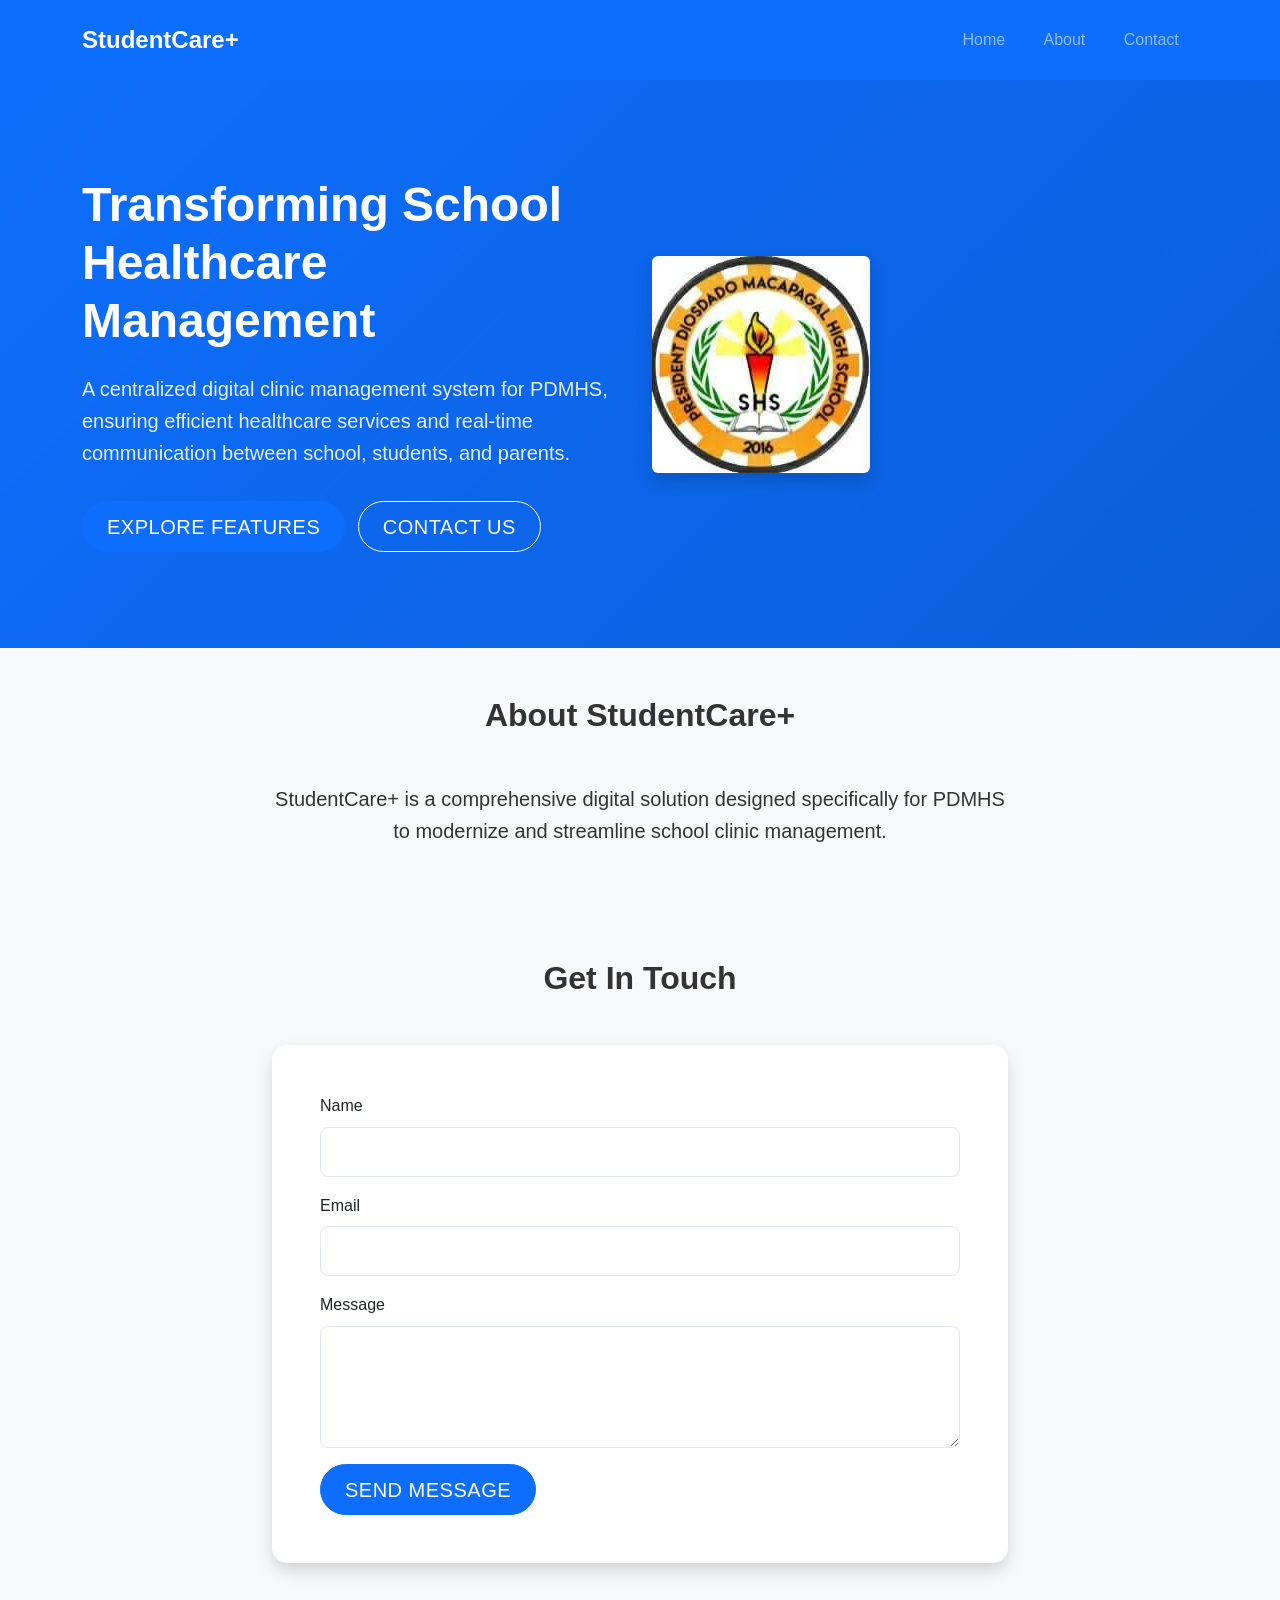
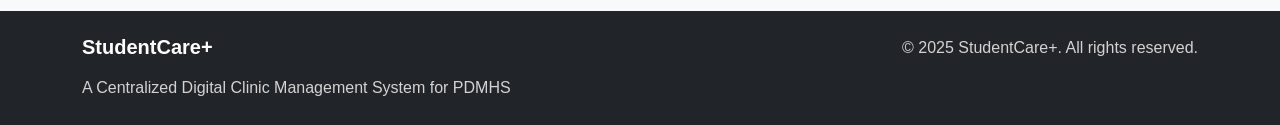
==== index.html @ 3de64526 "add landing page" ====
<!DOCTYPE html>
<html lang="en">
<head>
    <meta charset="UTF-8">
    <meta name="viewport" content="width=device-width, initial-scale=1.0">
    <title>StudentCare+ | Digital Clinic Management System</title>
    <link href="https://cdn.jsdelivr.net/npm/bootstrap@5.3.0/dist/css/bootstrap.min.css" rel="stylesheet">
    <link rel="stylesheet" href="https://cdnjs.cloudflare.com/ajax/libs/font-awesome/6.0.0/css/all.min.css">
    <link rel="stylesheet" href="styles.css">
</head>
<body>
    <!-- Navigation -->
    <nav class="navbar navbar-expand-lg navbar-dark bg-primary">
        <div class="container">
            <a class="navbar-brand" href="#">StudentCare+</a>
            <button class="navbar-toggler" type="button" data-bs-toggle="collapse" data-bs-target="#navbarNav">
                <span class="navbar-toggler-icon"></span>
            </button>
            <div class="collapse navbar-collapse" id="navbarNav">
                <ul class="navbar-nav ms-auto">
                    <li class="nav-item"><a class="nav-link" href="#home">Home</a></li>
                    <li class="nav-item"><a class="nav-link" href="#about">About</a></li>
                    <li class="nav-item"><a class="nav-link" href="#contact">Contact</a></li>
                </ul>
            </div>
        </div>
    </nav>

    <!-- Hero Section -->
    <header id="home" class="hero-section">
        <div class="container">
            <div class="row align-items-center">
                <div class="col-lg-6">
                    <h1>Transforming School Healthcare Management</h1>
                    <p class="lead">A centralized digital clinic management system for PDMHS, ensuring efficient healthcare services and real-time communication between school, students, and parents.</p>
                    <a href="#features" class="btn btn-primary btn-lg me-2">Explore Features</a>
                    <a href="#contact" class="btn btn-outline-light btn-lg">Contact Us</a>
                </div>
                <div class="col-lg-6">
                    <img src="pdmhs.jpg" alt="StudentCare+ Dashboard" class="img-fluid rounded shadow">
                </div>
            </div>
        </div>
    </header>

    <!-- About Section -->
    <section id="about" class="py-5 bg-light">
        <div class="container">
            <h2 class="text-center mb-5">About StudentCare+</h2>
            <div class="row">
                <div class="col-lg-8 mx-auto">
                    <p class="lead text-center">StudentCare+ is a comprehensive digital solution designed specifically for PDMHS to modernize and streamline school clinic management.</p>
                </div>
            </div>
        </div>
    </section>

    <!-- Contact Section -->
    <section id="contact" class="py-5 bg-light">
        <div class="container">
            <h2 class="text-center mb-5">Get In Touch</h2>
            <div class="row justify-content-center">
                <div class="col-lg-8">
                    <div class="card shadow">
                        <div class="card-body p-5">
                            <form>
                                <div class="mb-3">
                                    <label for="name" class="form-label">Name</label>
                                    <input type="text" class="form-control" id="name" required>
                                </div>
                                <div class="mb-3">
                                    <label for="email" class="form-label">Email</label>
                                    <input type="email" class="form-control" id="email" required>
                                </div>
                                <div class="mb-3">
                                    <label for="message" class="form-label">Message</label>
                                    <textarea class="form-control" id="message" rows="4" required></textarea>
                                </div>
                                <button type="submit" class="btn btn-primary btn-lg">Send Message</button>
                            </form>
                        </div>
                    </div>
                </div>
            </div>
        </div>
    </section>

    <!-- Footer -->
    <footer class="bg-dark text-white py-4">
        <div class="container">
            <div class="row">
                <div class="col-md-6">
                    <h5>StudentCare+</h5>
                    <p>A Centralized Digital Clinic Management System for PDMHS</p>
                </div>
                <div class="col-md-6 text-md-end">
                    <p>&copy; 2025 StudentCare+. All rights reserved.</p>
                </div>
            </div>
        </div>
    </footer>

    <script src="https://cdn.jsdelivr.net/npm/bootstrap@5.3.0/dist/js/bootstrap.bundle.min.js"></script>
    <script src="script.js"></script>
</body>
</html>
---- styles.css ----
/* Global Styles */
:root {
    --primary-color: #0d6efd;
    --secondary-color: #6c757d;
    --light-color: #f8f9fa;
    --dark-color: #212529;
}

body {
    font-family: 'Segoe UI', Tahoma, Geneva, Verdana, sans-serif;
    line-height: 1.6;
    color: #333;
    overflow-x: hidden;
}

h1, h2, h3, h4, h5, h6 {
    font-weight: 700;
    margin-bottom: 1rem;
}

a {
    text-decoration: none;
    transition: all 0.3s ease;
}

.btn {
    padding: 0.6rem 1.5rem;
    border-radius: 50px;
    font-weight: 500;
    text-transform: uppercase;
    letter-spacing: 0.5px;
    transition: all 0.3s ease;
}

.btn-primary {
    background-color: var(--primary-color);
    border-color: var(--primary-color);
}

.btn-outline-light:hover {
    color: var(--primary-color);
    background-color: #fff;
}

/* Navigation */
.navbar {
    padding: 1rem 0;
    box-shadow: 0 2px 10px rgba(0, 0, 0, 0.1);
}

.navbar-brand {
    font-weight: 700;
    font-size: 1.5rem;
}

.nav-link {
    font-weight: 500;
    padding: 0.5rem 1rem !important;
    border-radius: 50px;
    margin: 0 0.2rem;
}

.nav-link:hover {
    background-color: rgba(255, 255, 255, 0.1);
}

/* Hero Section */
.hero-section {
    padding: 6rem 0;
    background: linear-gradient(135deg, #0d6efd 0%, #0b5ed7 100%);
    color: white;
    position: relative;
    overflow: hidden;
}

.hero-section h1 {
    font-size: 3rem;
    font-weight: 800;
    margin-bottom: 1.5rem;
    line-height: 1.2;
}

.hero-section p {
    font-size: 1.25rem;
    margin-bottom: 2rem;
    opacity: 0.9;
}

/* Features Section */
#features {
    padding: 5rem 0;
}

.feature-card {
    background: white;
    padding: 2rem;
    border-radius: 10px;
    box-shadow: 0 5px 15px rgba(0, 0, 0, 0.05);
    height: 100%;
    transition: transform 0.3s ease, box-shadow 0.3s ease;
    border: 1px solid rgba(0, 0, 0, 0.05);
}

.feature-card:hover {
    transform: translateY(-10px);
    box-shadow: 0 15px 30px rgba(0, 0, 0, 0.1);
}

.icon-box {
    width: 70px;
    height: 70px;
    background: rgba(13, 110, 253, 0.1);
    border-radius: 50%;
    display: flex;
    align-items: center;
    justify-content: center;
    margin: 0 auto 1.5rem;
    font-size: 1.75rem;
    color: var(--primary-color);
}

/* About Section */
#about {
    padding: 5rem 0;
}

.about-details ul {
    list-style-type: none;
    padding-left: 0;
}

.about-details li {
    padding: 0.5rem 0;
    padding-left: 2rem;
    position: relative;
}

.about-details li:before {
    content: "\f00c";
    font-family: "Font Awesome 6 Free";
    font-weight: 900;
    color: var(--primary-color);
    position: absolute;
    left: 0;
}

/* Team Section */
.team-card {
    padding: 2rem;
    background: white;
    border-radius: 10px;
    box-shadow: 0 5px 15px rgba(0, 0, 0, 0.05);
    transition: all 0.3s ease;
}

.team-card:hover {
    transform: translateY(-5px);
    box-shadow: 0 10px 25px rgba(0, 0, 0, 0.1);
}

.team-img img {
    width: 150px;
    height: 150px;
    object-fit: cover;
    border: 5px solid #f8f9fa;
    box-shadow: 0 5px 15px rgba(0, 0, 0, 0.1);
}

/* Contact Section */
#contact {
    padding: 5rem 0;
}

#contact .card {
    border: none;
    border-radius: 15px;
    overflow: hidden;
}

.form-control {
    padding: 0.75rem 1rem;
    border-radius: 8px;
    border: 1px solid #e1e5ee;
    transition: all 0.3s ease;
}

.form-control:focus {
    border-color: var(--primary-color);
    box-shadow: 0 0 0 0.25rem rgba(13, 110, 253, 0.15);
}

/* Footer */
footer {
    background-color: var(--dark-color);
    color: white;
    padding: 2rem 0;
}

footer h5 {
    color: #fff;
    margin-bottom: 1rem;
}

footer p {
    opacity: 0.8;
    margin-bottom: 0;
}

/* Responsive Adjustments */
@media (max-width: 991.98px) {
    .hero-section {
        padding: 4rem 0;
        text-align: center;
    }
    
    .hero-section h1 {
        font-size: 2.5rem;
    }
    
    .hero-section img {
        margin-top: 2rem;
    }
}

@media (max-width: 767.98px) {
    .hero-section h1 {
        font-size: 2rem;
    }
    
    .hero-section p {
        font-size: 1.1rem;
    }
    
    .feature-card {
        margin-bottom: 1.5rem;
    }
}
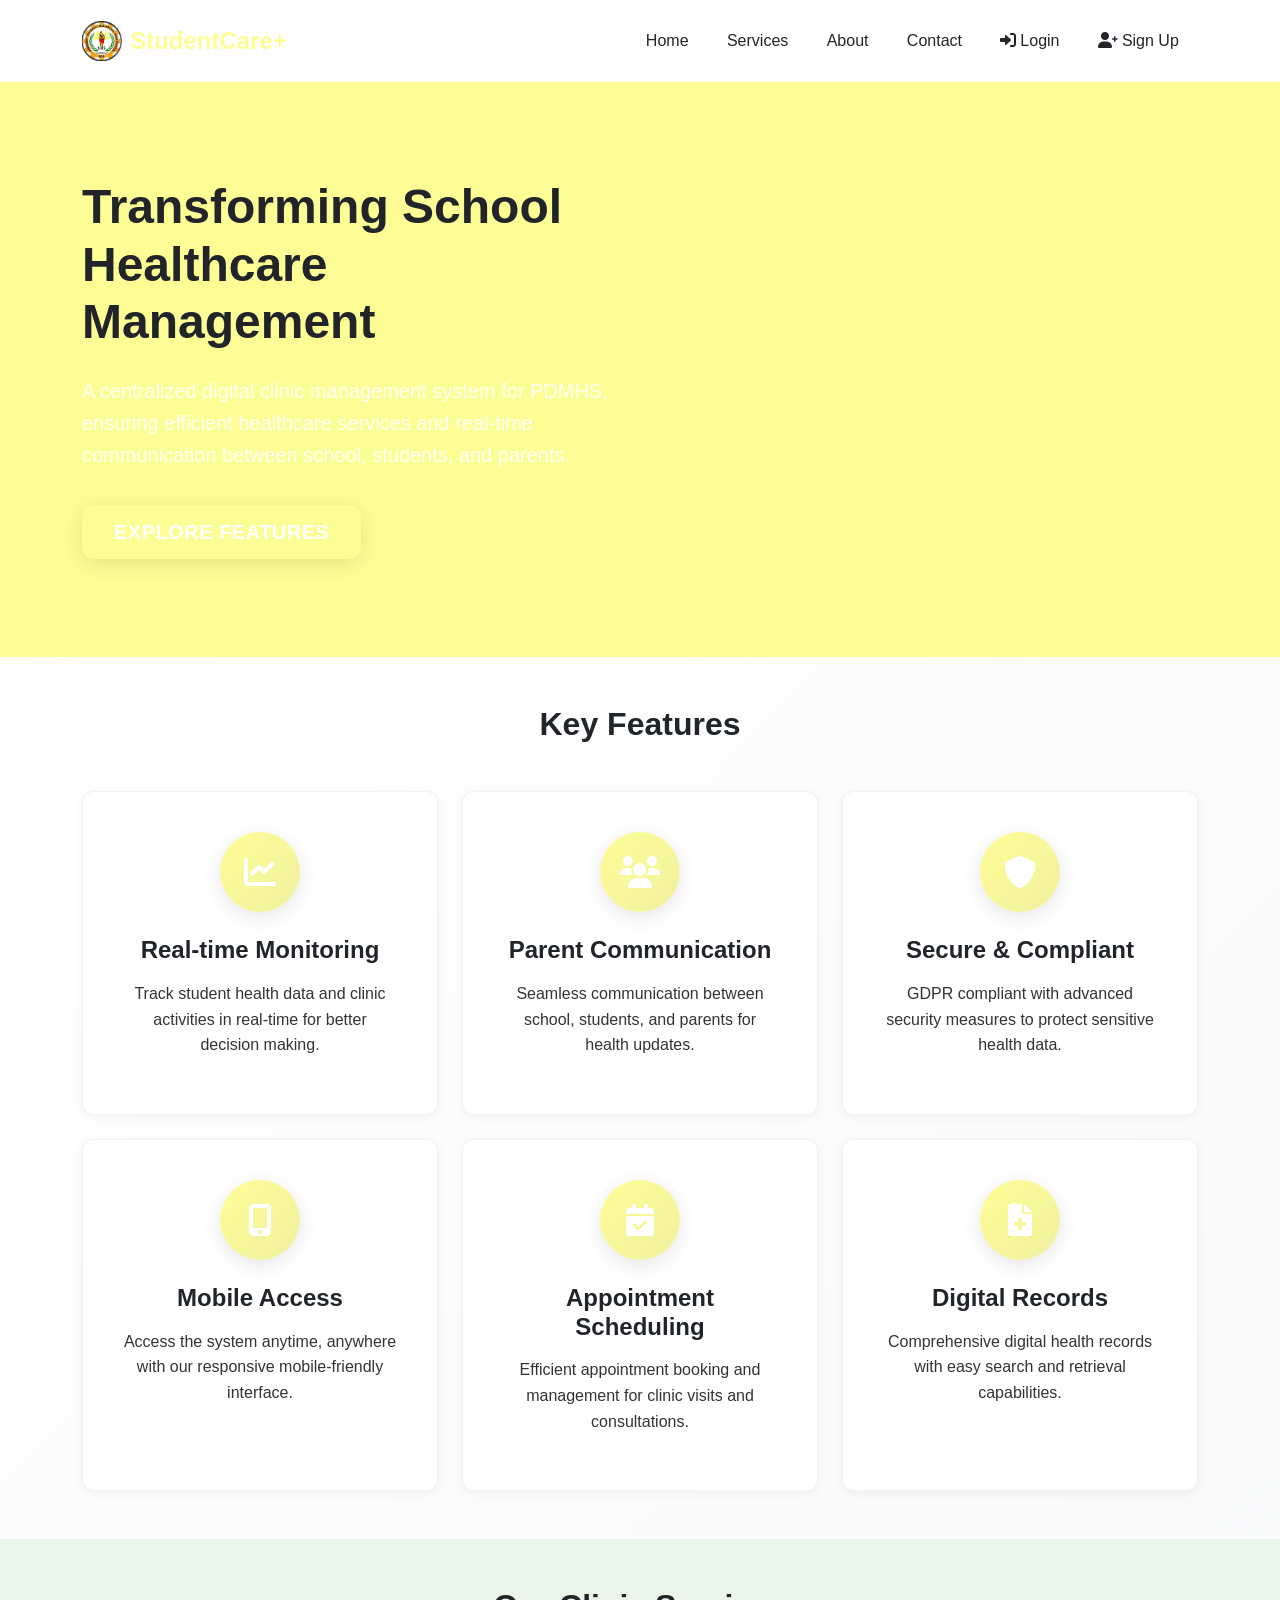
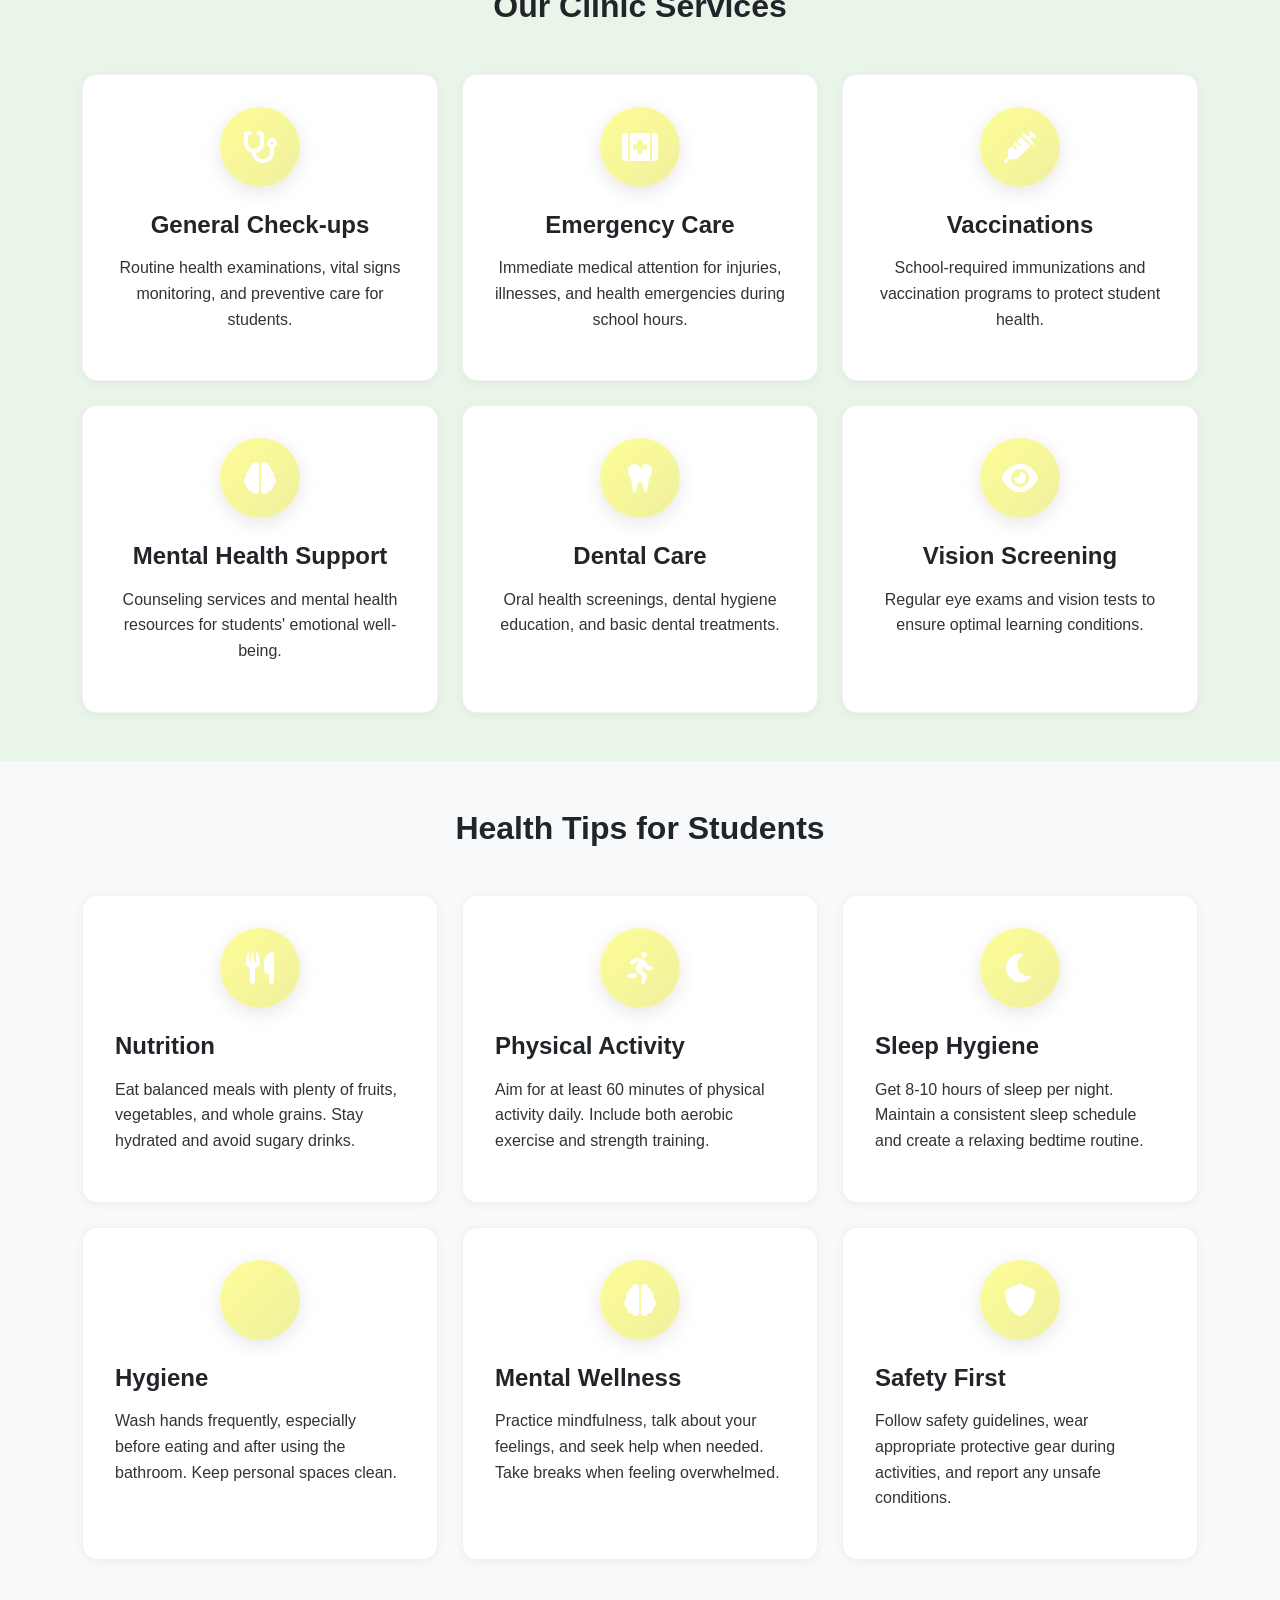
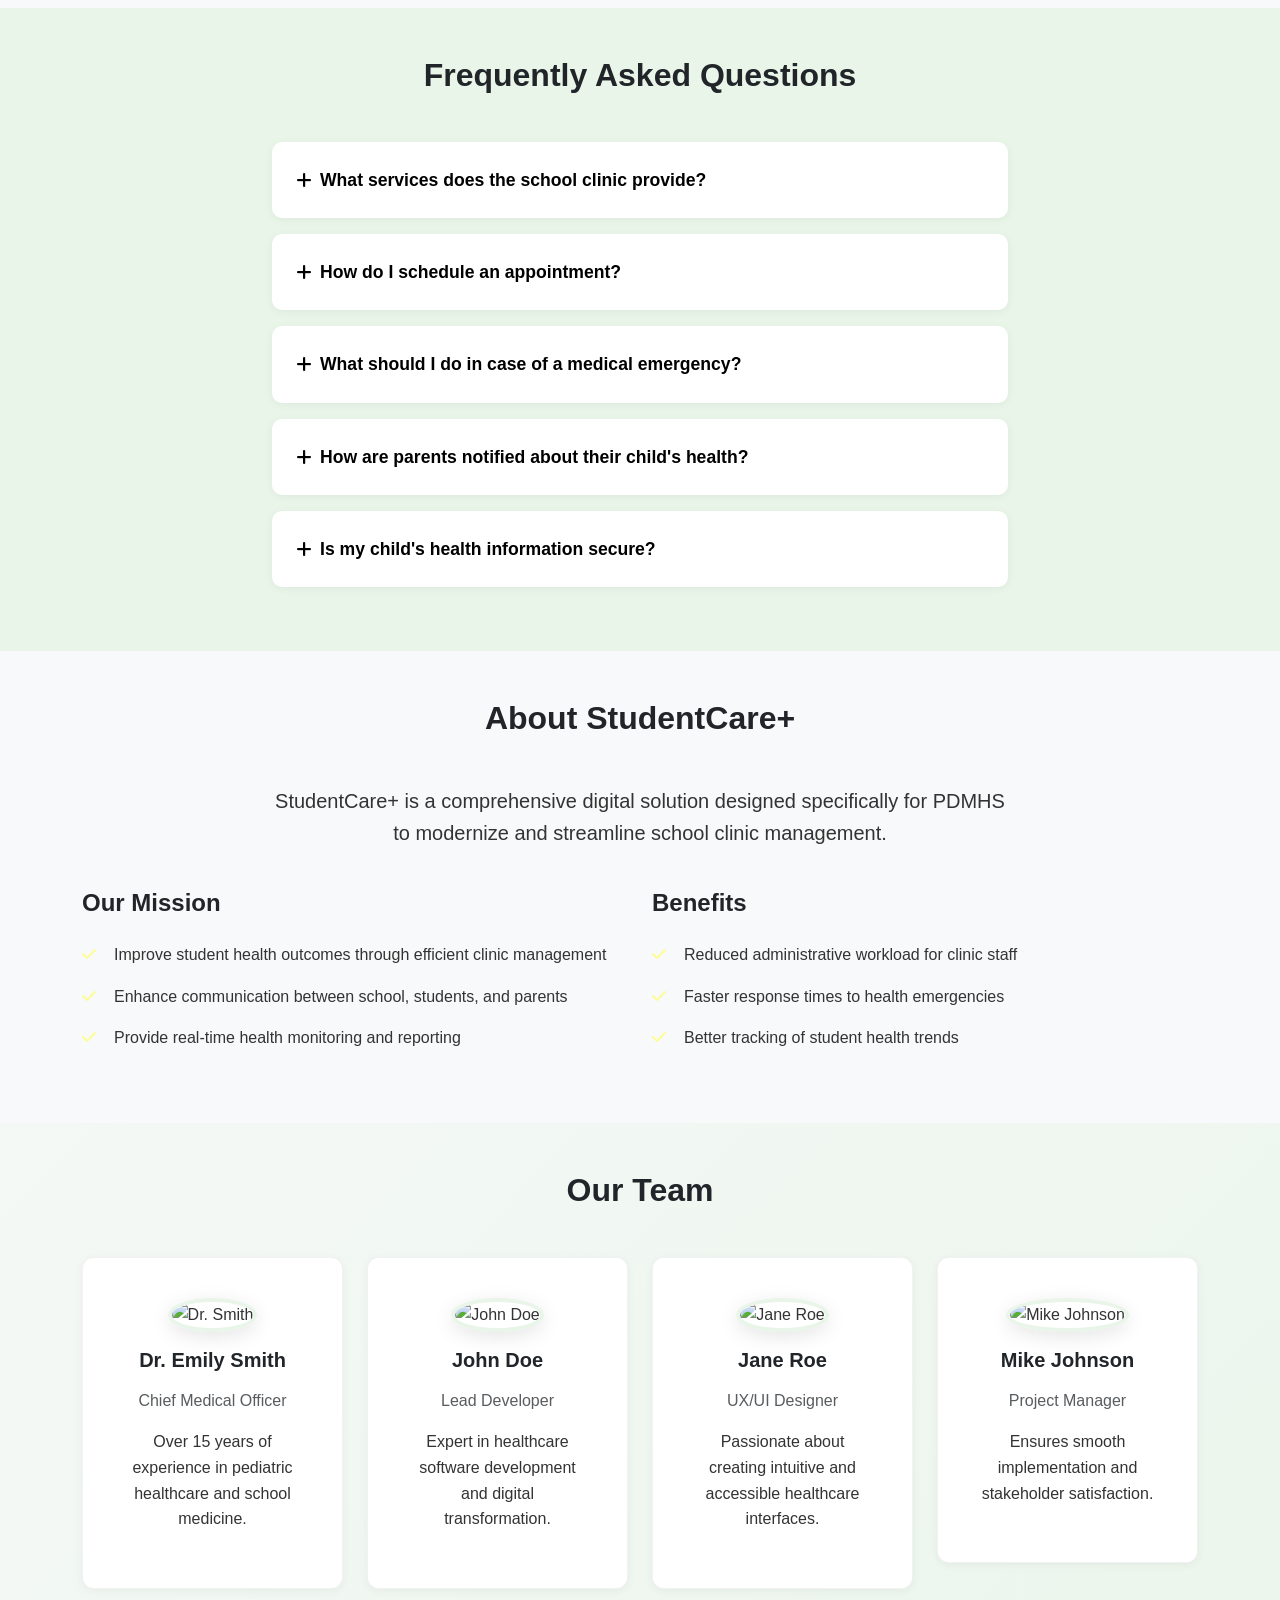
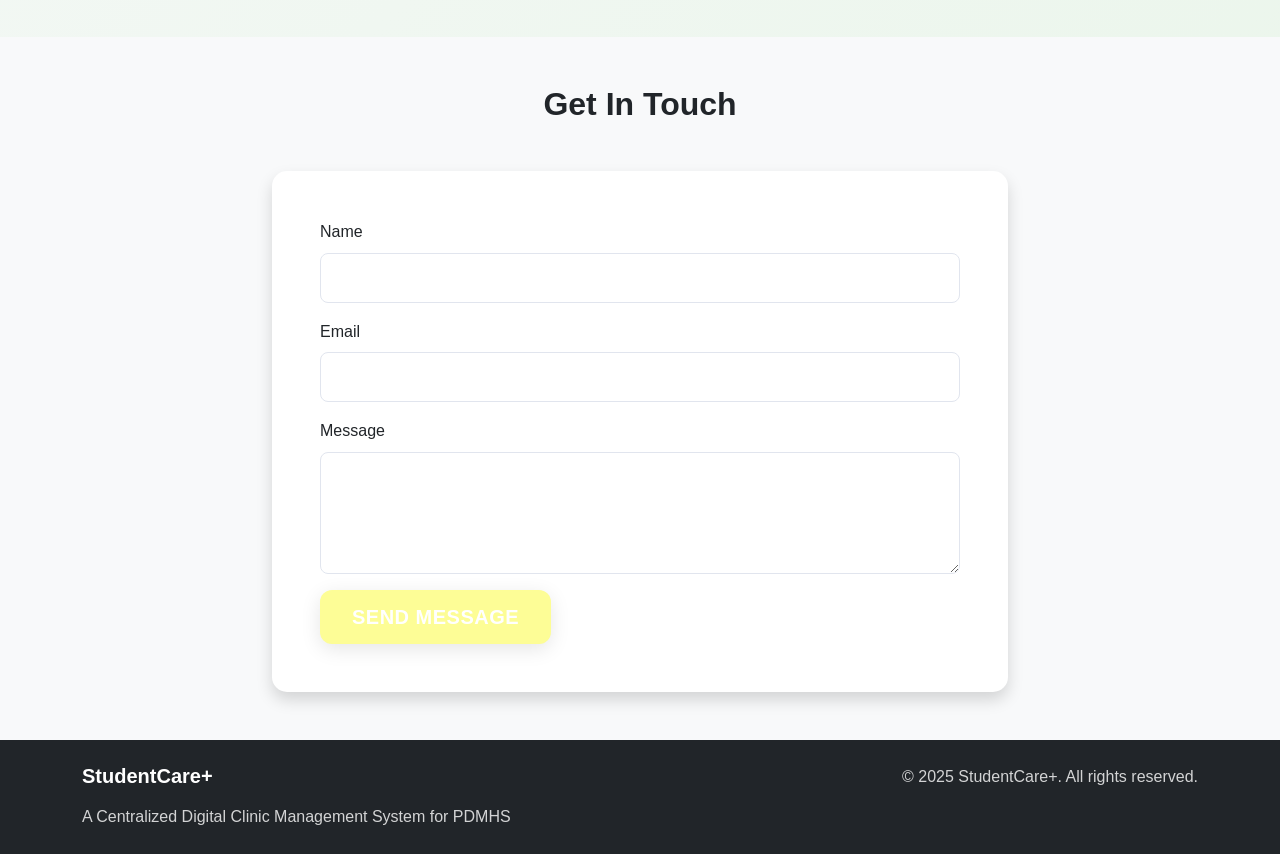
==== commit edfab6be: "New color scheme and css edit in the landing page." ====
--- a/index.html
+++ b/index.html
@@ -10,17 +10,28 @@
 </head>
 <body>
     <!-- Navigation -->
-    <nav class="navbar navbar-expand-lg navbar-dark bg-primary">
-        <div class="container">
-            <a class="navbar-brand" href="#">StudentCare+</a>
+    <nav class="navbar navbar-expand-lg">
+        <div class="container">
+            <a class="navbar-brand" href="#"><img src="pdmhs.jpg" alt="PDMHS Logo" class="navbar-logo"> StudentCare+</a>
             <button class="navbar-toggler" type="button" data-bs-toggle="collapse" data-bs-target="#navbarNav">
                 <span class="navbar-toggler-icon"></span>
             </button>
             <div class="collapse navbar-collapse" id="navbarNav">
                 <ul class="navbar-nav ms-auto">
                     <li class="nav-item"><a class="nav-link" href="#home">Home</a></li>
+                    <li class="nav-item"><a class="nav-link" href="#services">Services</a></li>
                     <li class="nav-item"><a class="nav-link" href="#about">About</a></li>
                     <li class="nav-item"><a class="nav-link" href="#contact">Contact</a></li>
+                    <li class="nav-item">
+                        <a class="nav-link" href="#login" data-bs-toggle="modal" data-bs-target="#loginModal">
+                            <i class="fas fa-sign-in-alt me-1"></i>Login
+                        </a>
+                    </li>
+                    <li class="nav-item">
+                        <a class="nav-link" href="#signup" data-bs-toggle="modal" data-bs-target="#signupModal">
+                            <i class="fas fa-user-plus me-1"></i>Sign Up
+                        </a>
+                    </li>
                 </ul>
             </div>
         </div>
@@ -37,11 +48,250 @@
                     <a href="#contact" class="btn btn-outline-light btn-lg">Contact Us</a>
                 </div>
                 <div class="col-lg-6">
-                    <img src="pdmhs.jpg" alt="StudentCare+ Dashboard" class="img-fluid rounded shadow">
                 </div>
             </div>
         </div>
     </header>
+
+    <!-- Features Section -->
+    <section id="features" class="py-5">
+        <div class="container">
+            <h2 class="text-center mb-5">Key Features</h2>
+            <div class="row g-4">
+                <div class="col-lg-4 col-md-6">
+                    <div class="feature-card text-center">
+                        <div class="icon-box">
+                            <i class="fas fa-chart-line"></i>
+                        </div>
+                        <h4>Real-time Monitoring</h4>
+                        <p>Track student health data and clinic activities in real-time for better decision making.</p>
+                    </div>
+                </div>
+                <div class="col-lg-4 col-md-6">
+                    <div class="feature-card text-center">
+                        <div class="icon-box">
+                            <i class="fas fa-users"></i>
+                        </div>
+                        <h4>Parent Communication</h4>
+                        <p>Seamless communication between school, students, and parents for health updates.</p>
+                    </div>
+                </div>
+                <div class="col-lg-4 col-md-6">
+                    <div class="feature-card text-center">
+                        <div class="icon-box">
+                            <i class="fas fa-shield-alt"></i>
+                        </div>
+                        <h4>Secure & Compliant</h4>
+                        <p>GDPR compliant with advanced security measures to protect sensitive health data.</p>
+                    </div>
+                </div>
+                <div class="col-lg-4 col-md-6">
+                    <div class="feature-card text-center">
+                        <div class="icon-box">
+                            <i class="fas fa-mobile-alt"></i>
+                        </div>
+                        <h4>Mobile Access</h4>
+                        <p>Access the system anytime, anywhere with our responsive mobile-friendly interface.</p>
+                    </div>
+                </div>
+                <div class="col-lg-4 col-md-6">
+                    <div class="feature-card text-center">
+                        <div class="icon-box">
+                            <i class="fas fa-calendar-check"></i>
+                        </div>
+                        <h4>Appointment Scheduling</h4>
+                        <p>Efficient appointment booking and management for clinic visits and consultations.</p>
+                    </div>
+                </div>
+                <div class="col-lg-4 col-md-6">
+                    <div class="feature-card text-center">
+                        <div class="icon-box">
+                            <i class="fas fa-file-medical"></i>
+                        </div>
+                        <h4>Digital Records</h4>
+                        <p>Comprehensive digital health records with easy search and retrieval capabilities.</p>
+                    </div>
+                </div>
+            </div>
+        </div>
+    </section>
+
+    <!-- Services Section -->
+    <section id="services" class="py-5">
+        <div class="container">
+            <h2 class="text-center mb-5">Our Clinic Services</h2>
+            <div class="row g-4">
+                <div class="col-lg-4 col-md-6">
+                    <div class="service-card text-center">
+                        <div class="icon-box">
+                            <i class="fas fa-stethoscope"></i>
+                        </div>
+                        <h4>General Check-ups</h4>
+                        <p>Routine health examinations, vital signs monitoring, and preventive care for students.</p>
+                    </div>
+                </div>
+                <div class="col-lg-4 col-md-6">
+                    <div class="service-card text-center">
+                        <div class="icon-box">
+                            <i class="fas fa-first-aid"></i>
+                        </div>
+                        <h4>Emergency Care</h4>
+                        <p>Immediate medical attention for injuries, illnesses, and health emergencies during school hours.</p>
+                    </div>
+                </div>
+                <div class="col-lg-4 col-md-6">
+                    <div class="service-card text-center">
+                        <div class="icon-box">
+                            <i class="fas fa-syringe"></i>
+                        </div>
+                        <h4>Vaccinations</h4>
+                        <p>School-required immunizations and vaccination programs to protect student health.</p>
+                    </div>
+                </div>
+                <div class="col-lg-4 col-md-6">
+                    <div class="service-card text-center">
+                        <div class="icon-box">
+                            <i class="fas fa-brain"></i>
+                        </div>
+                        <h4>Mental Health Support</h4>
+                        <p>Counseling services and mental health resources for students' emotional well-being.</p>
+                    </div>
+                </div>
+                <div class="col-lg-4 col-md-6">
+                    <div class="service-card text-center">
+                        <div class="icon-box">
+                            <i class="fas fa-tooth"></i>
+                        </div>
+                        <h4>Dental Care</h4>
+                        <p>Oral health screenings, dental hygiene education, and basic dental treatments.</p>
+                    </div>
+                </div>
+                <div class="col-lg-4 col-md-6">
+                    <div class="service-card text-center">
+                        <div class="icon-box">
+                            <i class="fas fa-eye"></i>
+                        </div>
+                        <h4>Vision Screening</h4>
+                        <p>Regular eye exams and vision tests to ensure optimal learning conditions.</p>
+                    </div>
+                </div>
+            </div>
+        </div>
+    </section>
+
+    <!-- Health Tips Section -->
+    <section id="health-tips" class="py-5 bg-light">
+        <div class="container">
+            <h2 class="text-center mb-5">Health Tips for Students</h2>
+            <div class="row g-4">
+                <div class="col-lg-4 col-md-6">
+                    <div class="health-tip-card">
+                        <div class="icon-box">
+                            <i class="fas fa-utensils"></i>
+                        </div>
+                        <h4>Nutrition</h4>
+                        <p>Eat balanced meals with plenty of fruits, vegetables, and whole grains. Stay hydrated and avoid sugary drinks.</p>
+                    </div>
+                </div>
+                <div class="col-lg-4 col-md-6">
+                    <div class="health-tip-card">
+                        <div class="icon-box">
+                            <i class="fas fa-running"></i>
+                        </div>
+                        <h4>Physical Activity</h4>
+                        <p>Aim for at least 60 minutes of physical activity daily. Include both aerobic exercise and strength training.</p>
+                    </div>
+                </div>
+                <div class="col-lg-4 col-md-6">
+                    <div class="health-tip-card">
+                        <div class="icon-box">
+                            <i class="fas fa-moon"></i>
+                        </div>
+                        <h4>Sleep Hygiene</h4>
+                        <p>Get 8-10 hours of sleep per night. Maintain a consistent sleep schedule and create a relaxing bedtime routine.</p>
+                    </div>
+                </div>
+                <div class="col-lg-4 col-md-6">
+                    <div class="health-tip-card">
+                        <div class="icon-box">
+                            <i class="fas fa-hand-soap"></i>
+                        </div>
+                        <h4>Hygiene</h4>
+                        <p>Wash hands frequently, especially before eating and after using the bathroom. Keep personal spaces clean.</p>
+                    </div>
+                </div>
+                <div class="col-lg-4 col-md-6">
+                    <div class="health-tip-card">
+                        <div class="icon-box">
+                            <i class="fas fa-brain"></i>
+                        </div>
+                        <h4>Mental Wellness</h4>
+                        <p>Practice mindfulness, talk about your feelings, and seek help when needed. Take breaks when feeling overwhelmed.</p>
+                    </div>
+                </div>
+                <div class="col-lg-4 col-md-6">
+                    <div class="health-tip-card">
+                        <div class="icon-box">
+                            <i class="fas fa-shield-alt"></i>
+                        </div>
+                        <h4>Safety First</h4>
+                        <p>Follow safety guidelines, wear appropriate protective gear during activities, and report any unsafe conditions.</p>
+                    </div>
+                </div>
+            </div>
+        </div>
+    </section>
+
+    <!-- FAQ Section -->
+    <section id="faq" class="py-5">
+        <div class="container">
+            <h2 class="text-center mb-5">Frequently Asked Questions</h2>
+            <div class="row justify-content-center">
+                <div class="col-lg-8">
+                    <div class="faq-item">
+                        <button class="faq-question">
+                            <i class="fas fa-plus me-2"></i>What services does the school clinic provide?
+                        </button>
+                        <div class="faq-answer">
+                            <p>Our clinic offers comprehensive healthcare services including routine check-ups, emergency care, vaccinations, mental health support, dental care, and vision screenings. All services are provided by qualified medical professionals.</p>
+                        </div>
+                    </div>
+                    <div class="faq-item">
+                        <button class="faq-question">
+                            <i class="fas fa-plus me-2"></i>How do I schedule an appointment?
+                        </button>
+                        <div class="faq-answer">
+                            <p>You can schedule appointments through our StudentCare+ system. Parents and students can book appointments online, and urgent cases are seen immediately. Walk-ins are also welcome for non-emergency situations.</p>
+                        </div>
+                    </div>
+                    <div class="faq-item">
+                        <button class="faq-question">
+                            <i class="fas fa-plus me-2"></i>What should I do in case of a medical emergency?
+                        </button>
+                        <div class="faq-answer">
+                            <p>In case of a medical emergency, immediately contact the clinic staff or school administration. For life-threatening situations, call emergency services (911) right away. The clinic is equipped to handle various medical emergencies.</p>
+                        </div>
+                    </div>
+                    <div class="faq-item">
+                        <button class="faq-question">
+                            <i class="fas fa-plus me-2"></i>How are parents notified about their child's health?
+                        </button>
+                        <div class="faq-answer">
+                            <p>Parents receive real-time notifications through the StudentCare+ app and email. This includes health updates, medication administration, and any concerns that require parental attention.</p>
+                        </div>
+                    </div>
+                    <div class="faq-item">
+                        <button class="faq-question">
+                            <i class="fas fa-plus me-2"></i>Is my child's health information secure?
+                        </button>
+                        <div class="faq-answer">
+                            <p>Yes, we maintain the highest standards of data security and privacy. All health information is encrypted, GDPR compliant, and only accessible to authorized medical personnel and parents/guardians.</p>
+                        </div>
+                    </div>
+                </div>
+            </div>
+        </div>
+    </section>
 
     <!-- About Section -->
     <section id="about" class="py-5 bg-light">
@@ -50,6 +300,77 @@
             <div class="row">
                 <div class="col-lg-8 mx-auto">
                     <p class="lead text-center">StudentCare+ is a comprehensive digital solution designed specifically for PDMHS to modernize and streamline school clinic management.</p>
+                </div>
+            </div>
+            <div class="row mt-4">
+                <div class="col-lg-6">
+                    <div class="about-details">
+                        <h4>Our Mission</h4>
+                        <ul>
+                            <li>Improve student health outcomes through efficient clinic management</li>
+                            <li>Enhance communication between school, students, and parents</li>
+                            <li>Provide real-time health monitoring and reporting</li>
+                        </ul>
+                    </div>
+                </div>
+                <div class="col-lg-6">
+                    <div class="about-details">
+                        <h4>Benefits</h4>
+                        <ul>
+                            <li>Reduced administrative workload for clinic staff</li>
+                            <li>Faster response times to health emergencies</li>
+                            <li>Better tracking of student health trends</li>
+                        </ul>
+                    </div>
+                </div>
+            </div>
+        </div>
+    </section>
+
+    <!-- Team Section -->
+    <section id="team" class="py-5">
+        <div class="container">
+            <h2 class="text-center mb-5">Our Team</h2>
+            <div class="row g-4 justify-content-center">
+                <div class="col-lg-3 col-md-6">
+                    <div class="team-card text-center">
+                        <div class="team-img mx-auto mb-3">
+                            <img src="https://via.placeholder.com/150x150/0d6efd/ffffff?text=Dr.+Smith" alt="Dr. Smith" class="rounded-circle">
+                        </div>
+                        <h5>Dr. Emily Smith</h5>
+                        <p class="text-muted">Chief Medical Officer</p>
+                        <p>Over 15 years of experience in pediatric healthcare and school medicine.</p>
+                    </div>
+                </div>
+                <div class="col-lg-3 col-md-6">
+                    <div class="team-card text-center">
+                        <div class="team-img mx-auto mb-3">
+                            <img src="https://via.placeholder.com/150x150/6c757d/ffffff?text=John+Doe" alt="John Doe" class="rounded-circle">
+                        </div>
+                        <h5>John Doe</h5>
+                        <p class="text-muted">Lead Developer</p>
+                        <p>Expert in healthcare software development and digital transformation.</p>
+                    </div>
+                </div>
+                <div class="col-lg-3 col-md-6">
+                    <div class="team-card text-center">
+                        <div class="team-img mx-auto mb-3">
+                            <img src="https://via.placeholder.com/150x150/198754/ffffff?text=Jane+Roe" alt="Jane Roe" class="rounded-circle">
+                        </div>
+                        <h5>Jane Roe</h5>
+                        <p class="text-muted">UX/UI Designer</p>
+                        <p>Passionate about creating intuitive and accessible healthcare interfaces.</p>
+                    </div>
+                </div>
+                <div class="col-lg-3 col-md-6">
+                    <div class="team-card text-center">
+                        <div class="team-img mx-auto mb-3">
+                            <img src="https://via.placeholder.com/150x150/dc3545/ffffff?text=Mike+Johnson" alt="Mike Johnson" class="rounded-circle">
+                        </div>
+                        <h5>Mike Johnson</h5>
+                        <p class="text-muted">Project Manager</p>
+                        <p>Ensures smooth implementation and stakeholder satisfaction.</p>
+                    </div>
                 </div>
             </div>
         </div>
@@ -100,6 +421,83 @@
         </div>
     </footer>
 
+    <!-- Login Modal -->
+    <div class="modal fade" id="loginModal" tabindex="-1" aria-labelledby="loginModalLabel" aria-hidden="true">
+        <div class="modal-dialog">
+            <div class="modal-content">
+                <div class="modal-header">
+                    <h5 class="modal-title" id="loginModalLabel">Login to StudentCare+</h5>
+                    <button type="button" class="btn-close" data-bs-dismiss="modal" aria-label="Close"></button>
+                </div>
+                <div class="modal-body">
+                    <form id="loginForm">
+                        <div class="mb-3">
+                            <label for="loginEmail" class="form-label">Email address</label>
+                            <input type="email" class="form-control" id="loginEmail" required>
+                        </div>
+                        <div class="mb-3">
+                            <label for="loginPassword" class="form-label">Password</label>
+                            <input type="password" class="form-control" id="loginPassword" required>
+                        </div>
+                        <div class="mb-3 form-check">
+                            <input type="checkbox" class="form-check-input" id="rememberMe">
+                            <label class="form-check-label" for="rememberMe">Remember me</label>
+                        </div>
+                        <button type="submit" class="btn btn-primary w-100">Login</button>
+                    </form>
+                    <div class="text-center mt-3">
+                        <a href="#" class="text-decoration-none">Forgot password?</a>
+                    </div>
+                </div>
+            </div>
+        </div>
+    </div>
+
+    <!-- Signup Modal -->
+    <div class="modal fade" id="signupModal" tabindex="-1" aria-labelledby="signupModalLabel" aria-hidden="true">
+        <div class="modal-dialog">
+            <div class="modal-content">
+                <div class="modal-header">
+                    <h5 class="modal-title" id="signupModalLabel">Sign Up for StudentCare+</h5>
+                    <button type="button" class="btn-close" data-bs-dismiss="modal" aria-label="Close"></button>
+                </div>
+                <div class="modal-body">
+                    <form id="signupForm">
+                        <div class="mb-3">
+                            <label for="signupName" class="form-label">Full Name</label>
+                            <input type="text" class="form-control" id="signupName" required>
+                        </div>
+                        <div class="mb-3">
+                            <label for="signupEmail" class="form-label">Email address</label>
+                            <input type="email" class="form-control" id="signupEmail" required>
+                        </div>
+                        <div class="mb-3">
+                            <label for="signupPassword" class="form-label">Password</label>
+                            <input type="password" class="form-control" id="signupPassword" required>
+                        </div>
+                        <div class="mb-3">
+                            <label for="signupConfirmPassword" class="form-label">Confirm Password</label>
+                            <input type="password" class="form-control" id="signupConfirmPassword" required>
+                        </div>
+                        <div class="mb-3">
+                            <label for="userType" class="form-label">I am a:</label>
+                            <select class="form-select" id="userType" required>
+                                <option value="">Select user type</option>
+                                <option value="parent">Parent</option>
+                                <option value="student">Student</option>
+                                <option value="staff">School Staff</option>
+                            </select>
+                        </div>
+                        <button type="submit" class="btn btn-primary w-100">Sign Up</button>
+                    </form>
+                    <div class="text-center mt-3">
+                        <small class="text-muted">By signing up, you agree to our Terms of Service and Privacy Policy.</small>
+                    </div>
+                </div>
+            </div>
+        </div>
+    </div>
+
     <script src="https://cdn.jsdelivr.net/npm/bootstrap@5.3.0/dist/js/bootstrap.bundle.min.js"></script>
     <script src="script.js"></script>
 </body>
--- a/styles.css
+++ b/styles.css
@@ -1,56 +1,106 @@
 /* Global Styles */
 :root {
-    --primary-color: #0d6efd;
-    --secondary-color: #6c757d;
+    --primary-color: #fdfd96; /* Pastel Yellow */
+    --secondary-color: #e8f5e8; /* Very Light Green */
+    --accent-color: #81c784; /* Soft Green */
     --light-color: #f8f9fa;
     --dark-color: #212529;
+    --success-color: #81c784;
+    --warning-color: #fdfd96;
+    --danger-color: #dc3545;
+    --shadow-light: 0 2px 10px rgba(0, 0, 0, 0.05);
+    --shadow-medium: 0 5px 20px rgba(0, 0, 0, 0.1);
+    --shadow-heavy: 0 10px 40px rgba(0, 0, 0, 0.15);
+    --border-radius: 12px;
+    --transition: all 0.3s cubic-bezier(0.4, 0, 0.2, 1);
+}
+
+* {
+    box-sizing: border-box;
 }
 
 body {
-    font-family: 'Segoe UI', Tahoma, Geneva, Verdana, sans-serif;
+    font-family: 'Inter', 'Segoe UI', Tahoma, Geneva, Verdana, sans-serif;
     line-height: 1.6;
     color: #333;
     overflow-x: hidden;
+    background: linear-gradient(135deg, #ffffff 0%, #f8f9fa 50%, #e8f5e8 100%);
+    margin: 0;
+    padding: 0;
 }
 
 h1, h2, h3, h4, h5, h6 {
     font-weight: 700;
     margin-bottom: 1rem;
+    color: var(--dark-color);
 }
 
 a {
     text-decoration: none;
-    transition: all 0.3s ease;
+    transition: var(--transition);
 }
 
 .btn {
-    padding: 0.6rem 1.5rem;
-    border-radius: 50px;
-    font-weight: 500;
+    padding: 0.75rem 2rem;
+    border-radius: var(--border-radius);
+    font-weight: 600;
     text-transform: uppercase;
     letter-spacing: 0.5px;
-    transition: all 0.3s ease;
+    transition: var(--transition);
+    border: none;
+    cursor: pointer;
+    display: inline-flex;
+    align-items: center;
+    justify-content: center;
+    gap: 0.5rem;
 }
 
 .btn-primary {
     background-color: var(--primary-color);
-    border-color: var(--primary-color);
+    color: white;
+    box-shadow: var(--shadow-medium);
+}
+
+.btn-primary:hover {
+    background-color: #f0f0a0;
+    transform: translateY(-2px);
+    box-shadow: var(--shadow-heavy);
+}
+
+.btn-outline-light {
+    background-color: transparent;
+    color: var(--primary-color);
+    border: 2px solid var(--primary-color);
 }
 
 .btn-outline-light:hover {
-    color: var(--primary-color);
-    background-color: #fff;
+    background-color: var(--primary-color);
+    color: white;
+    transform: translateY(-2px);
 }
 
 /* Navigation */
 .navbar {
     padding: 1rem 0;
+    background: rgba(255, 255, 255, 0.95);
+    backdrop-filter: blur(10px);
     box-shadow: 0 2px 10px rgba(0, 0, 0, 0.1);
+    transition: var(--transition);
 }
 
 .navbar-brand {
     font-weight: 700;
     font-size: 1.5rem;
+    color: var(--primary-color) !important;
+    display: flex;
+    align-items: center;
+    gap: 0.5rem;
+}
+
+.navbar-logo {
+    height: 40px;
+    width: auto;
+    border-radius: 4px;
 }
 
 .nav-link {
@@ -58,19 +108,34 @@
     padding: 0.5rem 1rem !important;
     border-radius: 50px;
     margin: 0 0.2rem;
+    color: var(--dark-color) !important;
+    transition: var(--transition);
 }
 
 .nav-link:hover {
-    background-color: rgba(255, 255, 255, 0.1);
+    background-color: var(--secondary-color);
+    color: var(--accent-color) !important;
+    transform: translateY(-1px);
 }
 
 /* Hero Section */
 .hero-section {
     padding: 6rem 0;
-    background: linear-gradient(135deg, #0d6efd 0%, #0b5ed7 100%);
+    background: var(--primary-color);
     color: white;
     position: relative;
     overflow: hidden;
+}
+
+.hero-section::before {
+    content: '';
+    position: absolute;
+    top: 0;
+    left: 0;
+    right: 0;
+    bottom: 0;
+    background: url('data:image/svg+xml,<svg xmlns="http://www.w3.org/2000/svg" viewBox="0 0 100 100"><defs><pattern id="grain" width="100" height="100" patternUnits="userSpaceOnUse"><circle cx="25" cy="25" r="1" fill="rgba(255,255,255,0.1)"/><circle cx="75" cy="75" r="1" fill="rgba(255,255,255,0.1)"/><circle cx="50" cy="10" r="0.5" fill="rgba(255,255,255,0.05)"/></pattern></defs><rect width="100" height="100" fill="url(%23grain)"/></svg>');
+    opacity: 0.3;
 }
 
 .hero-section h1 {
@@ -89,34 +154,60 @@
 /* Features Section */
 #features {
     padding: 5rem 0;
+    background: linear-gradient(135deg, #ffffff 0%, #f8f9fa 100%);
 }
 
 .feature-card {
     background: white;
-    padding: 2rem;
-    border-radius: 10px;
-    box-shadow: 0 5px 15px rgba(0, 0, 0, 0.05);
+    padding: 2.5rem;
+    border-radius: var(--border-radius);
+    box-shadow: var(--shadow-light);
     height: 100%;
-    transition: transform 0.3s ease, box-shadow 0.3s ease;
+    transition: var(--transition);
     border: 1px solid rgba(0, 0, 0, 0.05);
+    position: relative;
+    overflow: hidden;
+}
+
+.feature-card::before {
+    content: '';
+    position: absolute;
+    top: 0;
+    left: -100%;
+    width: 100%;
+    height: 100%;
+    background: linear-gradient(90deg, transparent, rgba(244, 196, 48, 0.1), transparent);
+    transition: left 0.5s;
+}
+
+.feature-card:hover::before {
+    left: 100%;
 }
 
 .feature-card:hover {
-    transform: translateY(-10px);
-    box-shadow: 0 15px 30px rgba(0, 0, 0, 0.1);
+    transform: translateY(-10px) scale(1.02);
+    box-shadow: var(--shadow-heavy);
+    border-color: var(--primary-color);
 }
 
 .icon-box {
-    width: 70px;
-    height: 70px;
-    background: rgba(13, 110, 253, 0.1);
+    width: 80px;
+    height: 80px;
+    background: linear-gradient(135deg, var(--primary-color), #f0f0a0);
     border-radius: 50%;
     display: flex;
     align-items: center;
     justify-content: center;
     margin: 0 auto 1.5rem;
-    font-size: 1.75rem;
-    color: var(--primary-color);
+    font-size: 2rem;
+    color: white;
+    box-shadow: var(--shadow-medium);
+    transition: var(--transition);
+}
+
+.icon-box:hover {
+    transform: scale(1.1);
+    box-shadow: var(--shadow-heavy);
 }
 
 /* About Section */
@@ -146,24 +237,52 @@
 
 /* Team Section */
 .team-card {
-    padding: 2rem;
+    padding: 2.5rem;
     background: white;
-    border-radius: 10px;
-    box-shadow: 0 5px 15px rgba(0, 0, 0, 0.05);
-    transition: all 0.3s ease;
+    border-radius: var(--border-radius);
+    box-shadow: var(--shadow-light);
+    transition: var(--transition);
+    text-align: center;
+    position: relative;
+    overflow: hidden;
+    border: 1px solid rgba(0, 0, 0, 0.05);
+}
+
+.team-card::before {
+    content: '';
+    position: absolute;
+    top: 0;
+    left: 0;
+    right: 0;
+    height: 4px;
+    background: linear-gradient(90deg, var(--primary-color), var(--accent-color));
+    transform: scaleX(0);
+    transition: var(--transition);
+}
+
+.team-card:hover::before {
+    transform: scaleX(1);
 }
 
 .team-card:hover {
-    transform: translateY(-5px);
-    box-shadow: 0 10px 25px rgba(0, 0, 0, 0.1);
+    transform: translateY(-10px) scale(1.02);
+    box-shadow: var(--shadow-heavy);
+    border-color: var(--primary-color);
 }
 
 .team-img img {
-    width: 150px;
-    height: 150px;
+    width: 160px;
+    height: 160px;
     object-fit: cover;
-    border: 5px solid #f8f9fa;
-    box-shadow: 0 5px 15px rgba(0, 0, 0, 0.1);
+    border: 4px solid var(--secondary-color);
+    border-radius: 50%;
+    box-shadow: var(--shadow-medium);
+    transition: var(--transition);
+}
+
+.team-img img:hover {
+    transform: scale(1.05);
+    box-shadow: var(--shadow-heavy);
 }
 
 /* Contact Section */
@@ -186,7 +305,99 @@
 
 .form-control:focus {
     border-color: var(--primary-color);
-    box-shadow: 0 0 0 0.25rem rgba(13, 110, 253, 0.15);
+    box-shadow: 0 0 0 0.25rem rgba(255, 193, 7, 0.15);
+}
+
+/* Services Section */
+#services {
+    padding: 5rem 0;
+    background: var(--secondary-color);
+}
+
+.service-card {
+    background: white;
+    padding: 2rem;
+    border-radius: 15px;
+    box-shadow: var(--shadow-light);
+    height: 100%;
+    transition: all 0.4s cubic-bezier(0.175, 0.885, 0.32, 1.275);
+    border: 1px solid rgba(0, 0, 0, 0.05);
+    position: relative;
+    overflow: hidden;
+}
+
+.service-card:hover {
+    transform: translateY(-10px);
+    box-shadow: var(--shadow-heavy);
+    border-color: var(--primary-color);
+}
+
+/* Health Tips Section */
+#health-tips {
+    padding: 5rem 0;
+}
+
+.health-tip-card {
+    background: white;
+    padding: 2rem;
+    border-radius: 15px;
+    box-shadow: var(--shadow-light);
+    height: 100%;
+    transition: all 0.4s cubic-bezier(0.175, 0.885, 0.32, 1.275);
+    border: 1px solid rgba(0, 0, 0, 0.05);
+    position: relative;
+    overflow: hidden;
+}
+
+.health-tip-card:hover {
+    transform: translateY(-10px);
+    box-shadow: var(--shadow-heavy);
+    border-color: var(--accent-color);
+}
+
+/* FAQ Section */
+#faq {
+    padding: 5rem 0;
+    background: var(--secondary-color);
+}
+
+.faq-item {
+    background: white;
+    border-radius: 10px;
+    margin-bottom: 1rem;
+    box-shadow: var(--shadow-light);
+    overflow: hidden;
+}
+
+.faq-question {
+    background: none;
+    border: none;
+    width: 100%;
+    text-align: left;
+    padding: 1.5rem;
+    font-size: 1.1rem;
+    font-weight: 600;
+    cursor: pointer;
+    transition: background-color 0.3s ease;
+}
+
+.faq-question:hover {
+    background-color: rgba(255, 193, 7, 0.1);
+}
+
+.faq-question:focus {
+    outline: none;
+    background-color: rgba(255, 193, 7, 0.1);
+}
+
+.faq-answer {
+    padding: 0 1.5rem 1.5rem;
+    display: none;
+    border-top: 1px solid #e9ecef;
+}
+
+.faq-answer.show {
+    display: block;
 }
 
 /* Footer */
@@ -212,13 +423,17 @@
         padding: 4rem 0;
         text-align: center;
     }
-    
+
     .hero-section h1 {
         font-size: 2.5rem;
     }
-    
+
     .hero-section img {
         margin-top: 2rem;
+    }
+
+    .team-card {
+        margin-bottom: 2rem;
     }
 }
 
@@ -226,12 +441,47 @@
     .hero-section h1 {
         font-size: 2rem;
     }
-    
+
     .hero-section p {
         font-size: 1.1rem;
     }
-    
+
     .feature-card {
         margin-bottom: 1.5rem;
-    }
-}
+        padding: 1.5rem;
+    }
+
+    .team-card {
+        padding: 1.5rem;
+    }
+
+    .icon-box {
+        width: 60px;
+        height: 60px;
+        font-size: 1.5rem;
+    }
+}
+
+@media (max-width: 575.98px) {
+    .hero-section {
+        padding: 3rem 0;
+    }
+
+    .hero-section h1 {
+        font-size: 1.75rem;
+    }
+
+    .hero-section p {
+        font-size: 1rem;
+    }
+
+    .feature-card,
+    .team-card {
+        padding: 1.25rem;
+    }
+
+    .btn {
+        padding: 0.5rem 1.25rem;
+        font-size: 0.9rem;
+    }
+}
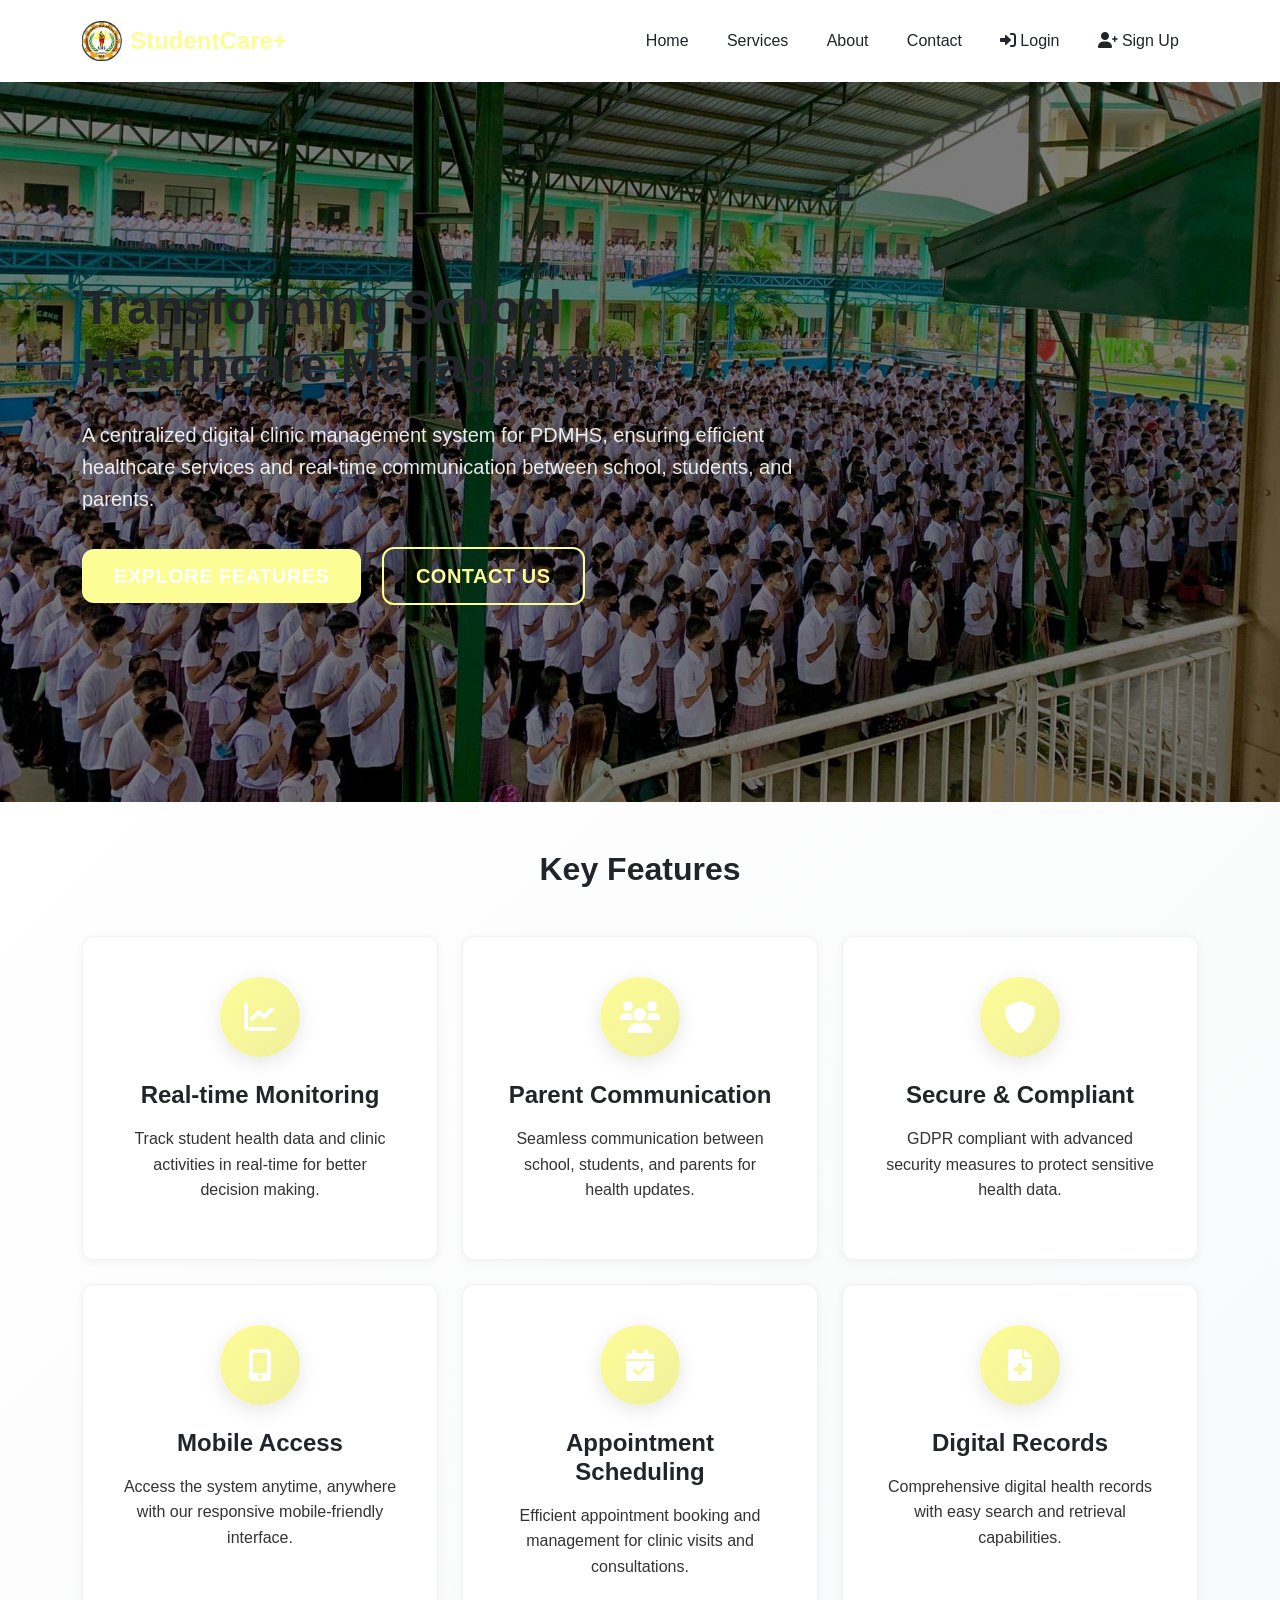
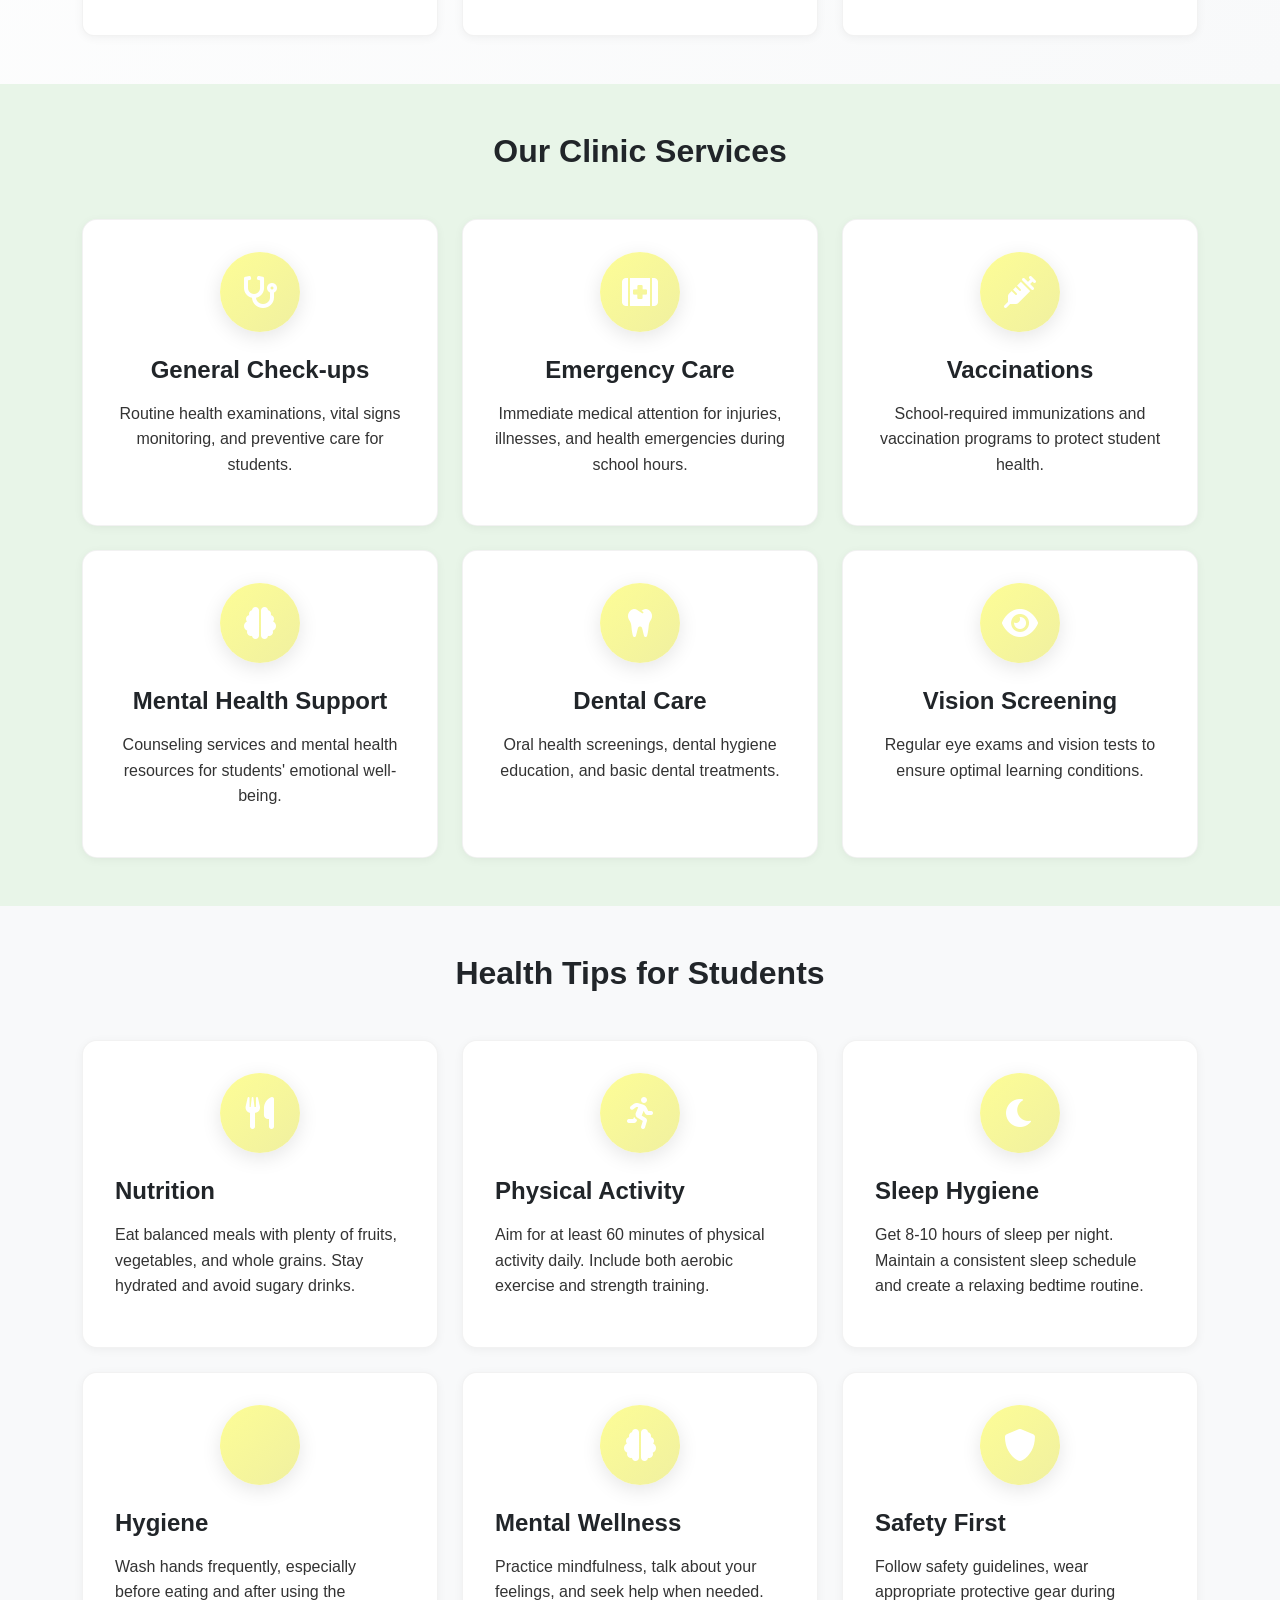
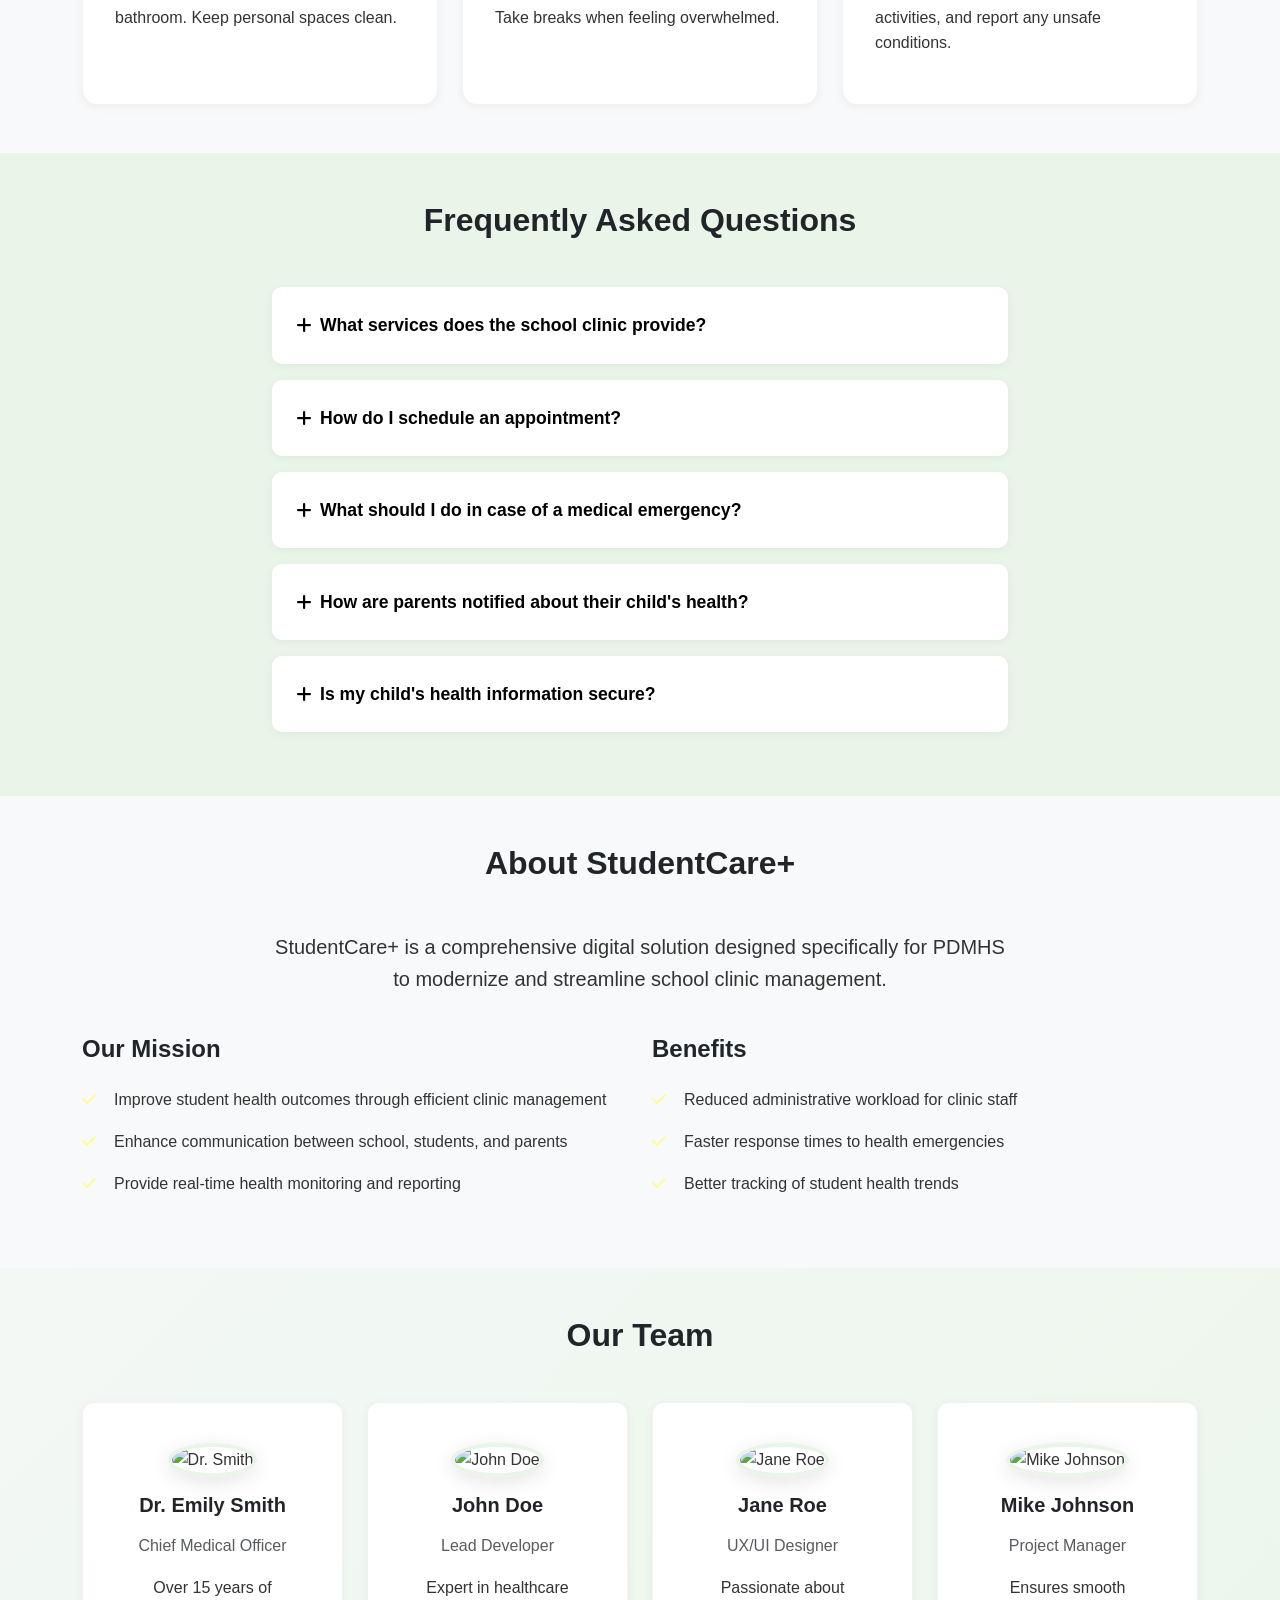
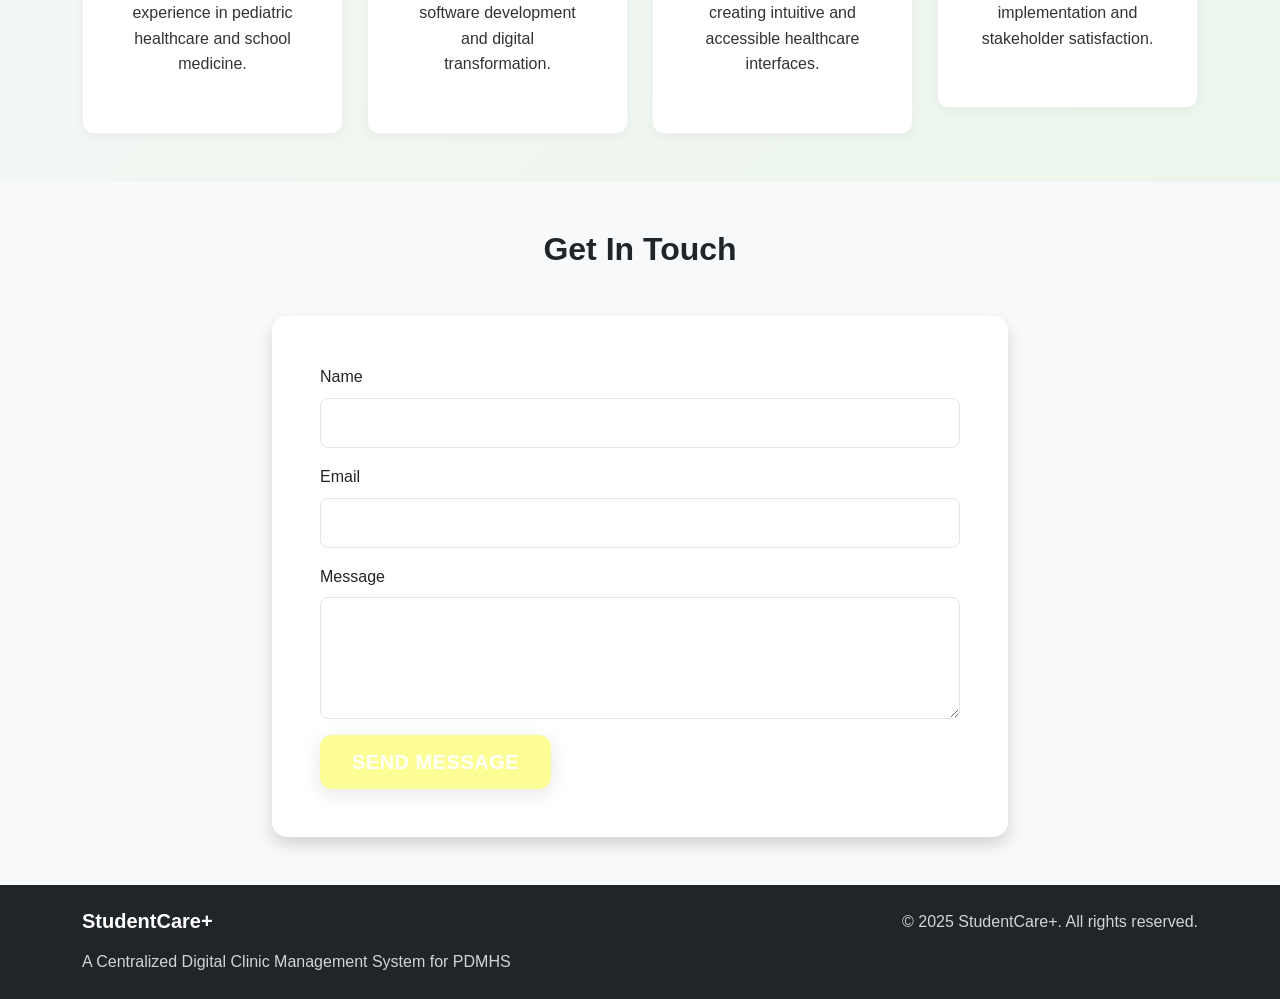
==== commit aeb8e1f2: "change hero section into picture" ====
--- a/index.html
+++ b/index.html
@@ -37,17 +37,17 @@
         </div>
     </nav>
 
-    <!-- Hero Section -->
-    <header id="home" class="hero-section">
-        <div class="container">
-            <div class="row align-items-center">
-                <div class="col-lg-6">
-                    <h1>Transforming School Healthcare Management</h1>
-                    <p class="lead">A centralized digital clinic management system for PDMHS, ensuring efficient healthcare services and real-time communication between school, students, and parents.</p>
-                    <a href="#features" class="btn btn-primary btn-lg me-2">Explore Features</a>
-                    <a href="#contact" class="btn btn-outline-light btn-lg">Contact Us</a>
-                </div>
-                <div class="col-lg-6">
+    <!-- Hero Section with Background Image -->
+    <header id="home" class="hero-section" style="background: linear-gradient(rgba(0, 0, 0, 0.5), rgba(0, 0, 0, 0.5)), url('1.jpg') no-repeat center center/cover; min-height: 80vh; display: flex; align-items: center; color: white;">
+        <div class="container">
+            <div class="row">
+                <div class="col-lg-8">
+                    <h1 style="font-size: 3rem; font-weight: 700; margin-bottom: 1.5rem;">Transforming School Healthcare Management</h1>
+                    <p class="lead" style="font-size: 1.25rem; margin-bottom: 2rem;">A centralized digital clinic management system for PDMHS, ensuring efficient healthcare services and real-time communication between school, students, and parents.</p>
+                    <div class="hero-buttons">
+                        <a href="#features" class="btn btn-primary btn-lg me-3">Explore Features</a>
+                        <a href="#contact" class="btn btn-outline-light btn-lg">Contact Us</a>
+                    </div>
                 </div>
             </div>
         </div>
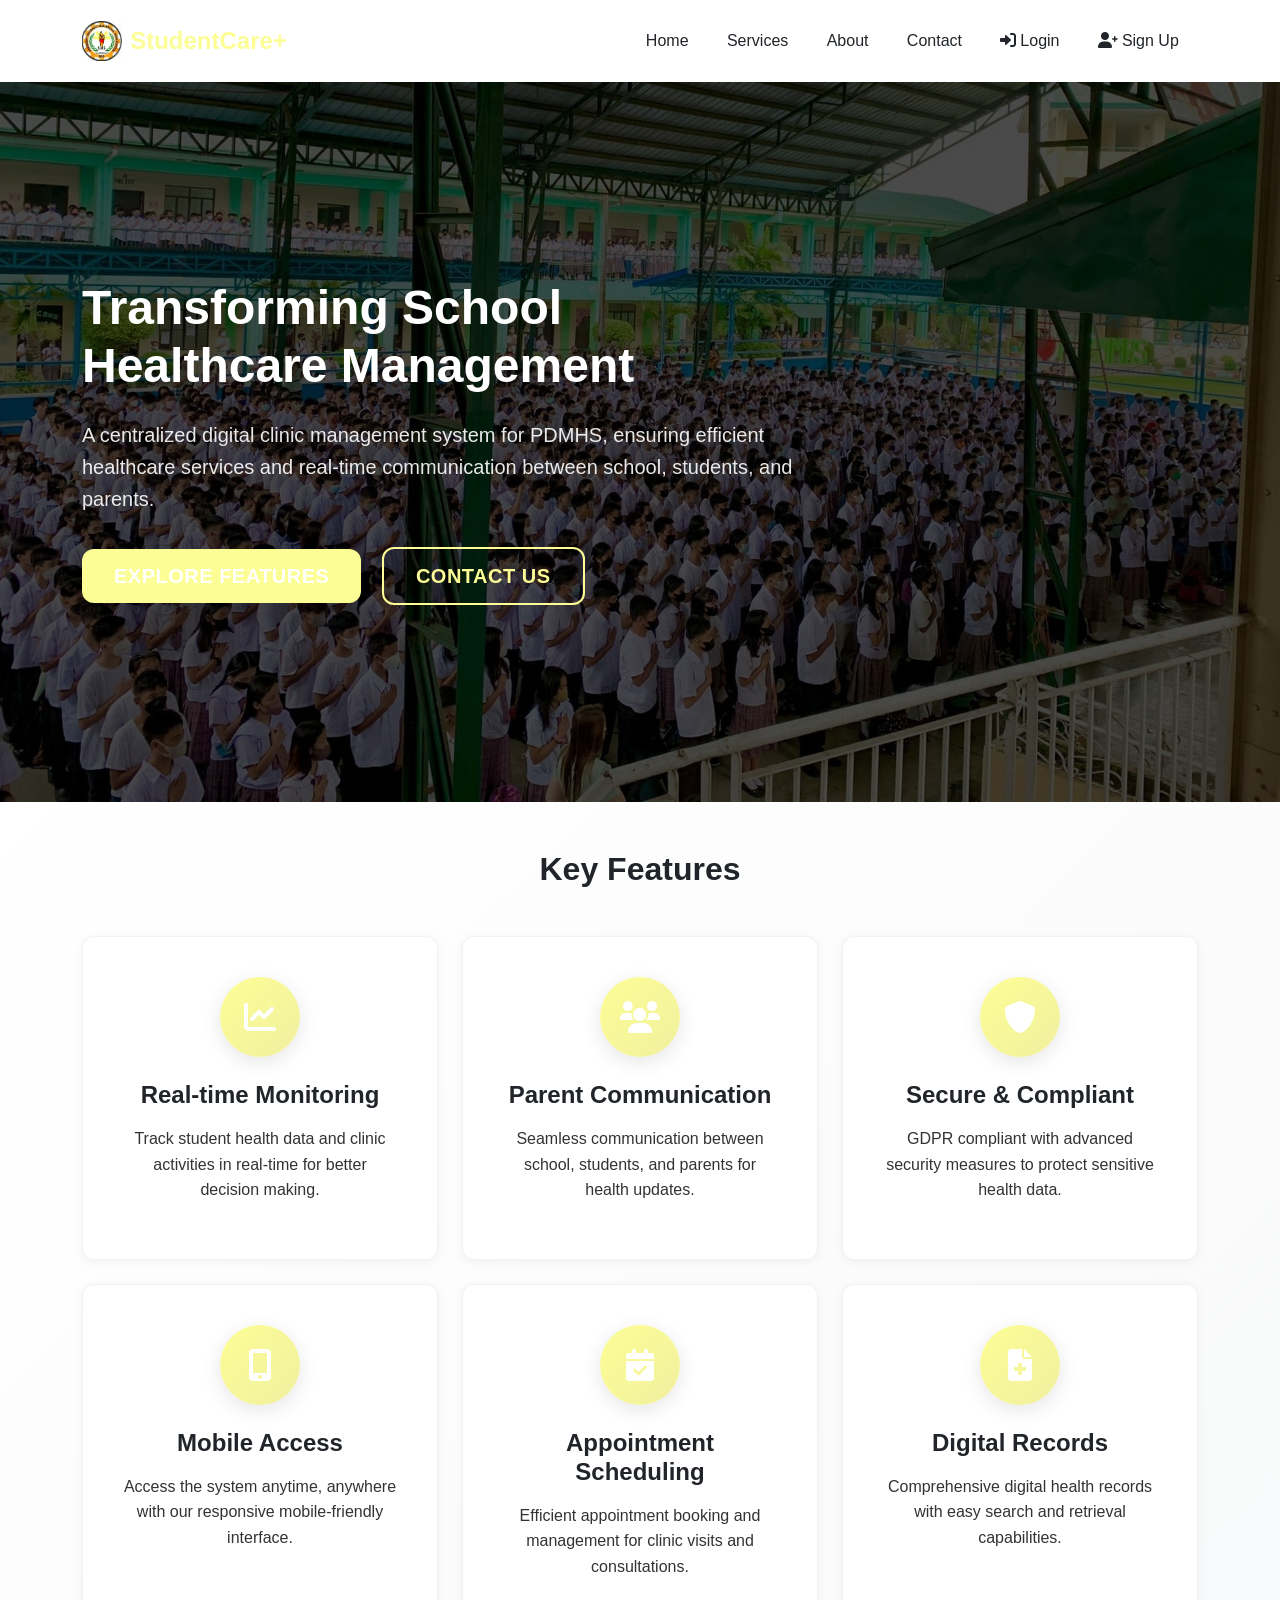
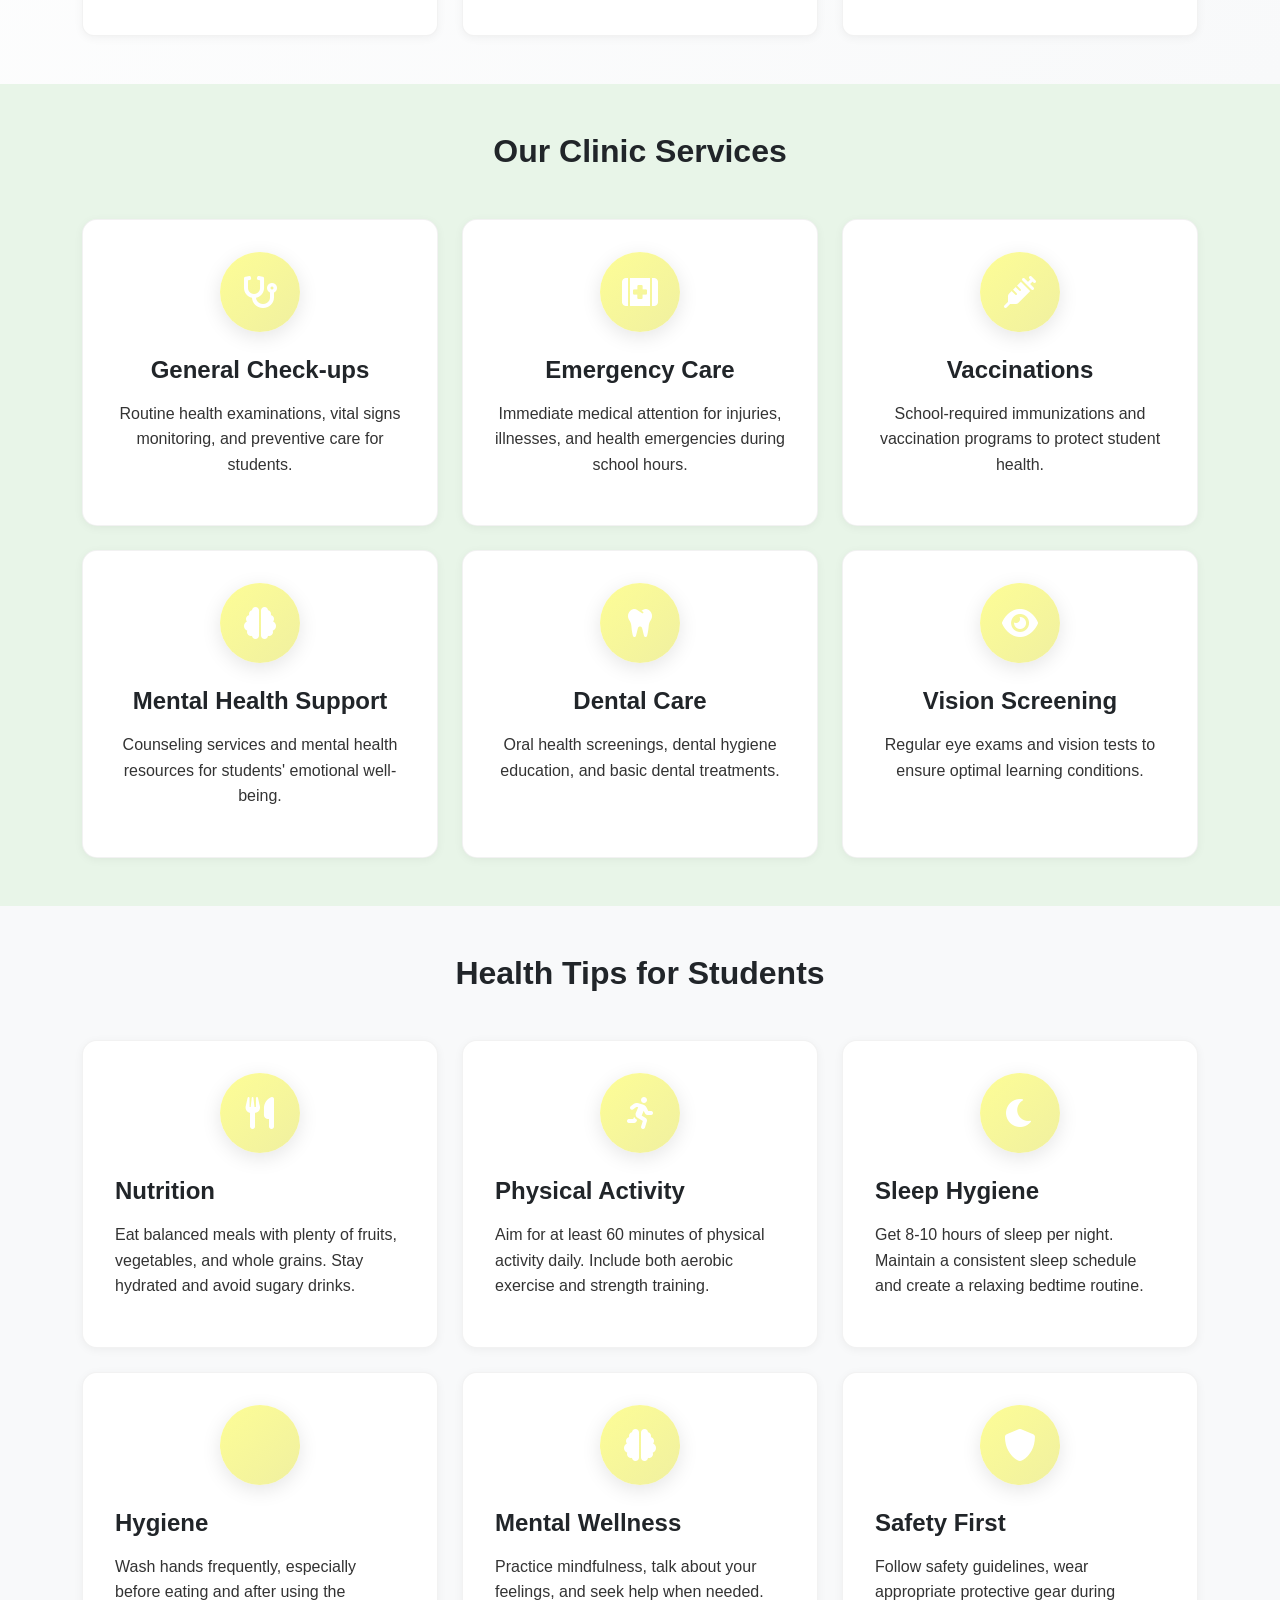
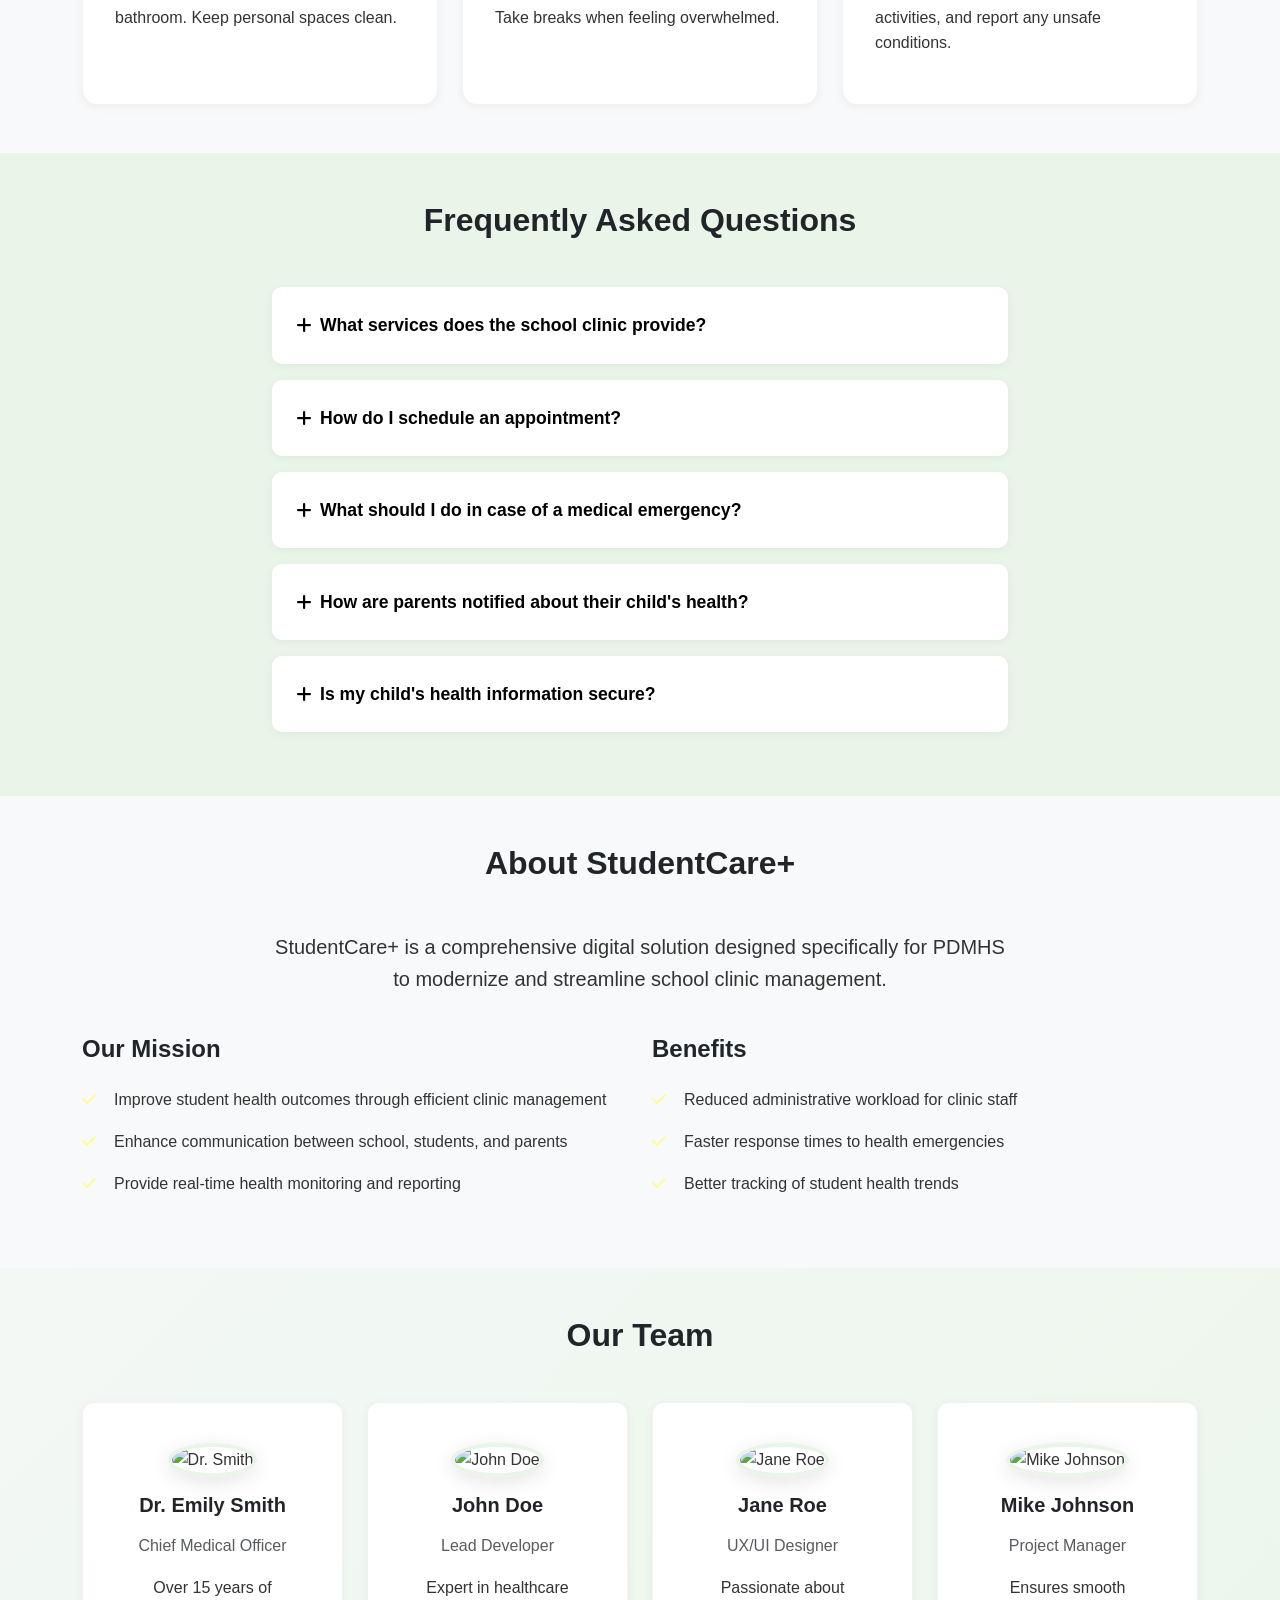
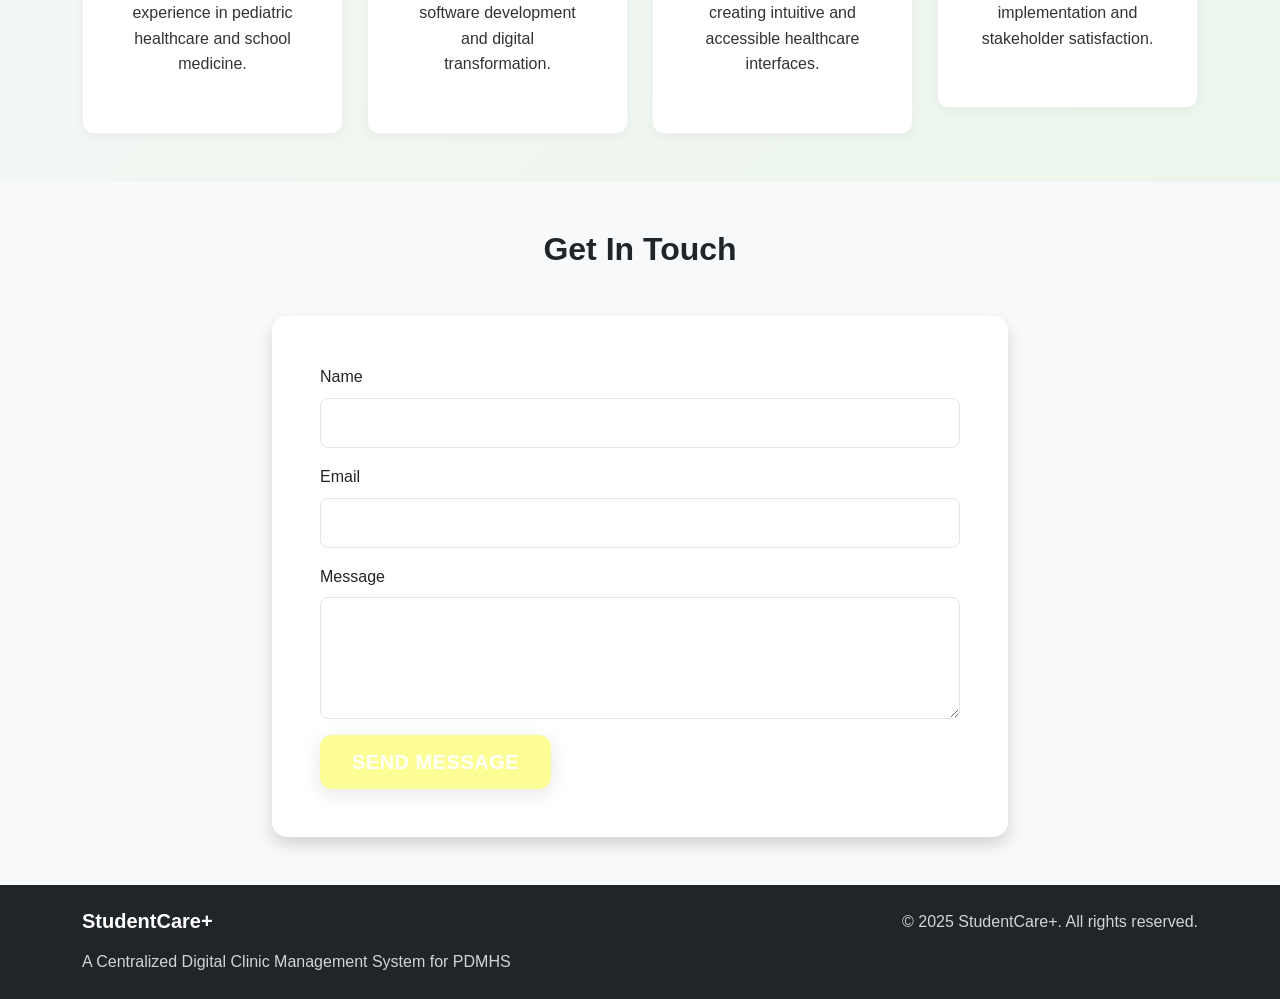
==== commit 731c16a9: "Edit the hero section, make a proper background for ui/ux." ====
--- a/index.html
+++ b/index.html
@@ -38,11 +38,11 @@
     </nav>
 
     <!-- Hero Section with Background Image -->
-    <header id="home" class="hero-section" style="background: linear-gradient(rgba(0, 0, 0, 0.5), rgba(0, 0, 0, 0.5)), url('1.jpg') no-repeat center center/cover; min-height: 80vh; display: flex; align-items: center; color: white;">
+    <header id="home" class="hero-section" style="background: linear-gradient(rgba(0, 0, 0, 0.7), rgba(0, 0, 0, 0.7)), url('1.jpg') no-repeat center center/cover; min-height: 80vh; display: flex; align-items: center; color: white;">
         <div class="container">
             <div class="row">
                 <div class="col-lg-8">
-                    <h1 style="font-size: 3rem; font-weight: 700; margin-bottom: 1.5rem;">Transforming School Healthcare Management</h1>
+                    <h1 style="font-size: 3rem; font-weight: 700; margin-bottom: 1.5rem; color: white;">Transforming School Healthcare Management</h1>
                     <p class="lead" style="font-size: 1.25rem; margin-bottom: 2rem;">A centralized digital clinic management system for PDMHS, ensuring efficient healthcare services and real-time communication between school, students, and parents.</p>
                     <div class="hero-buttons">
                         <a href="#features" class="btn btn-primary btn-lg me-3">Explore Features</a>
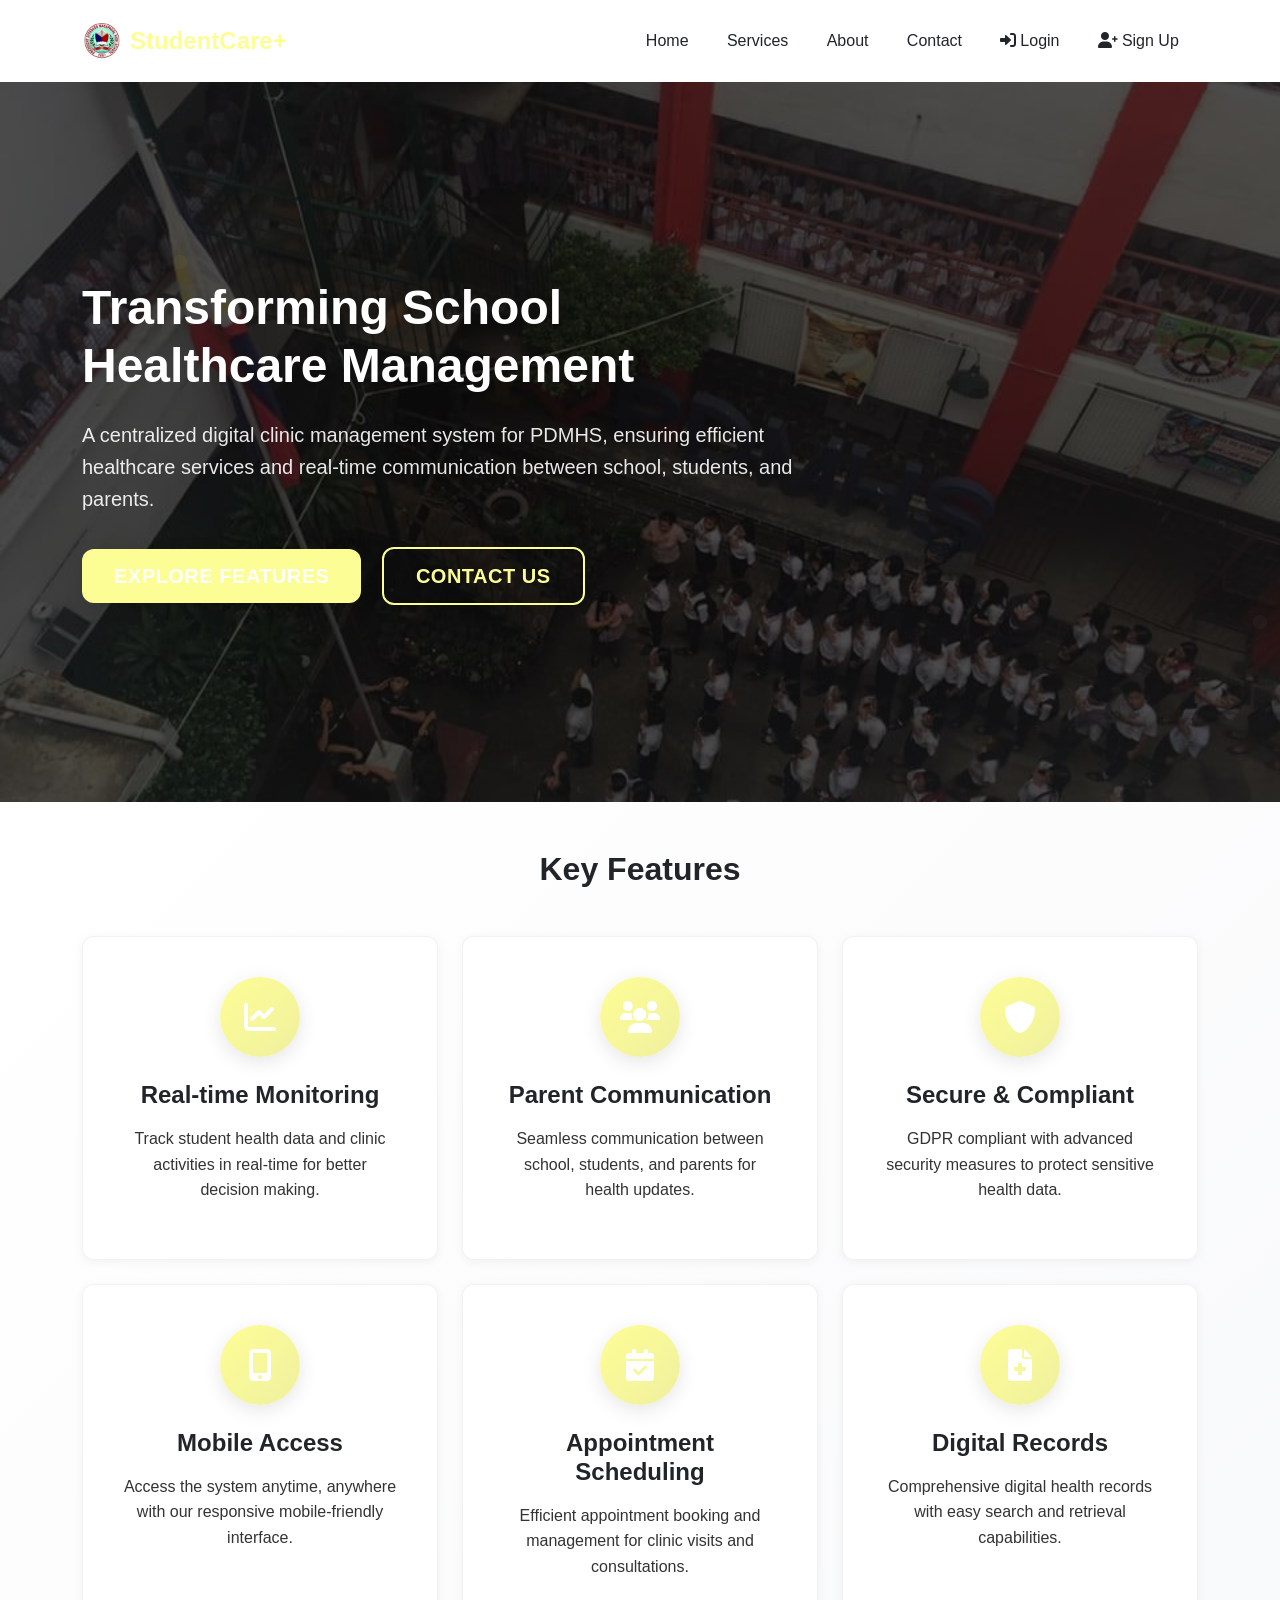
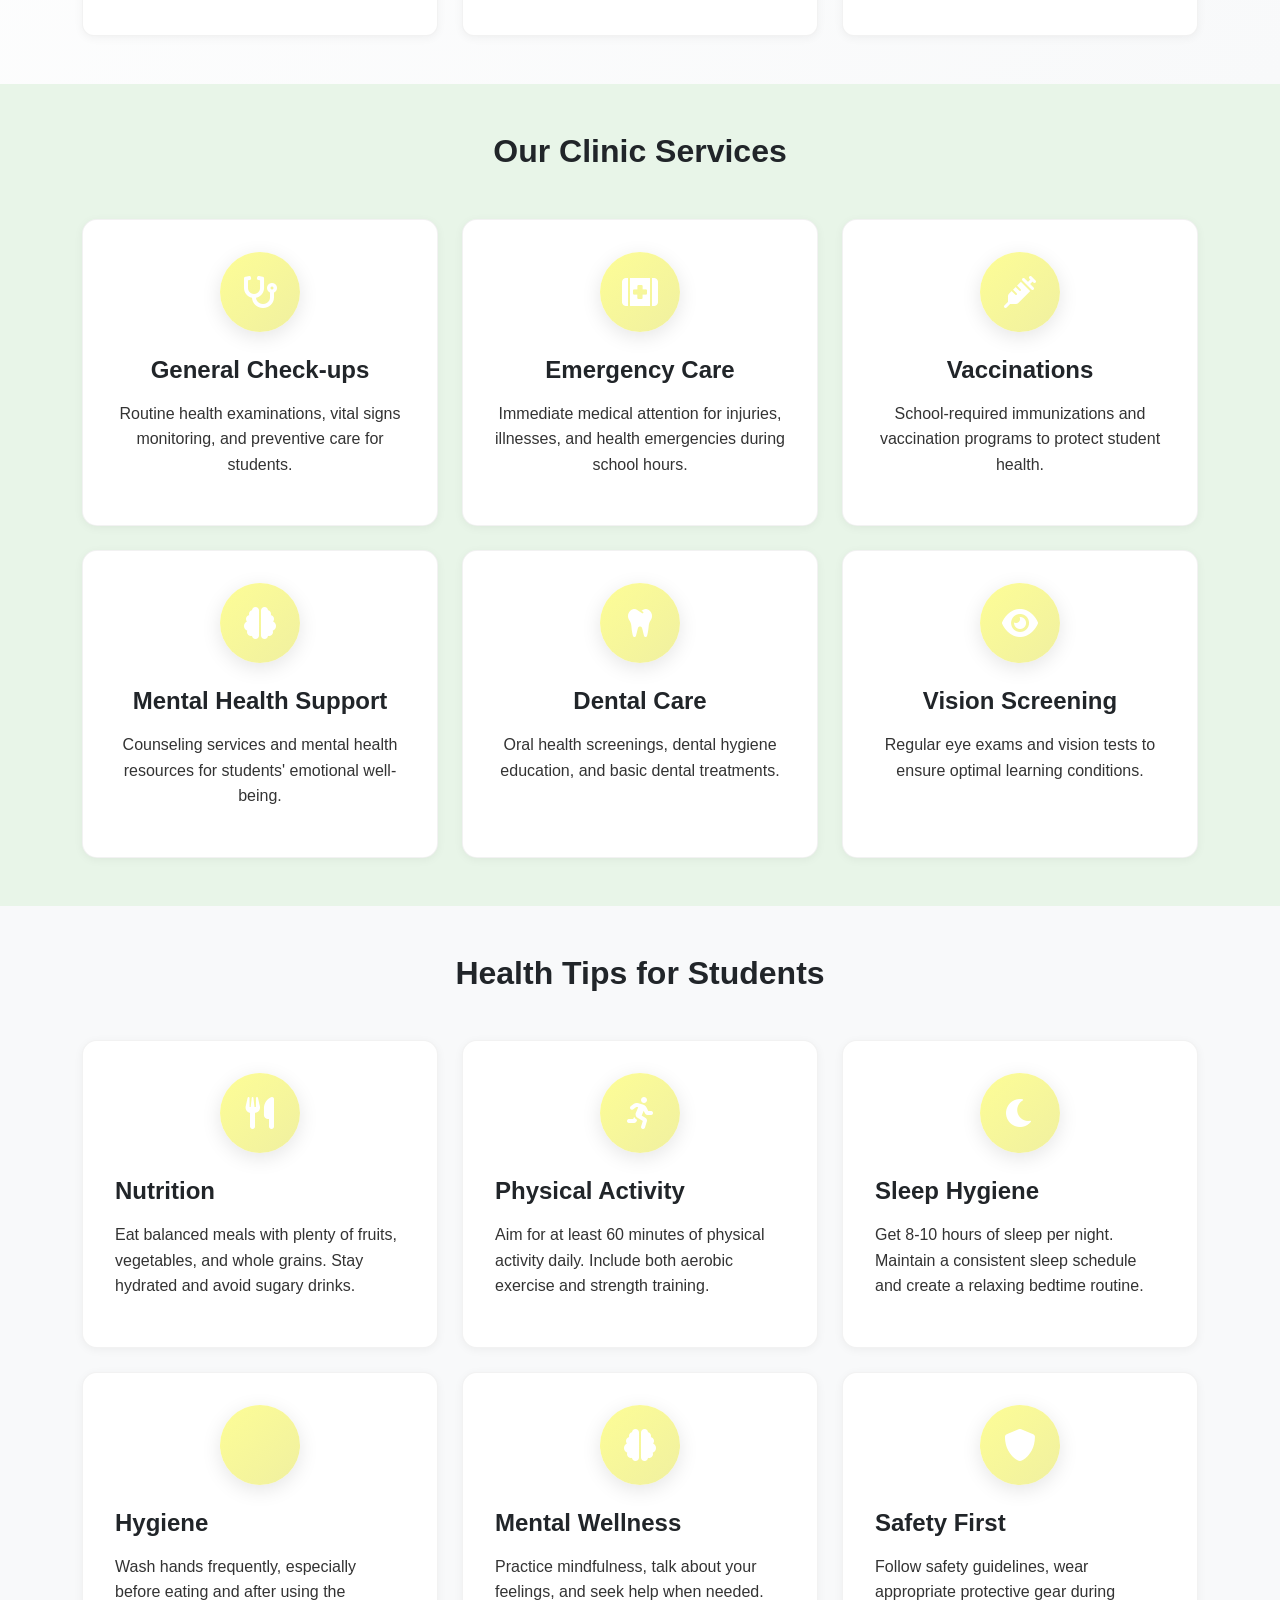
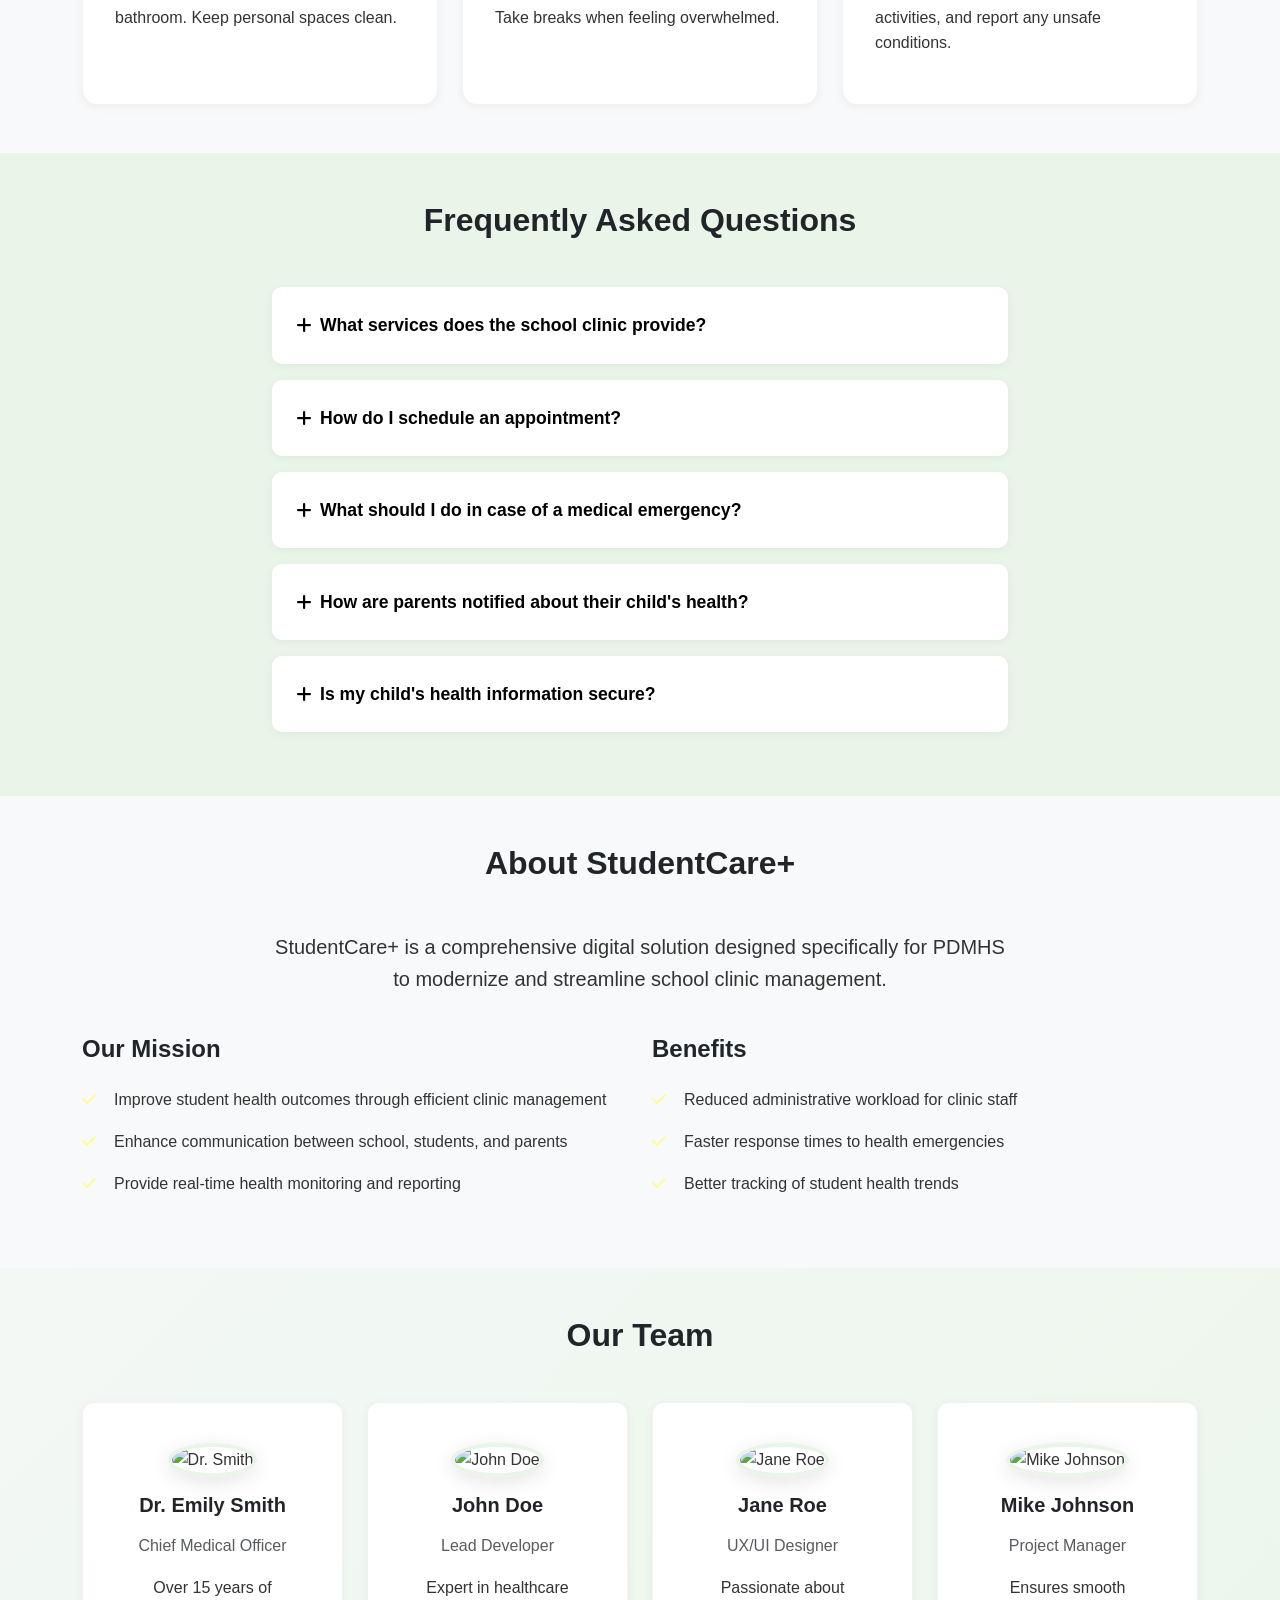
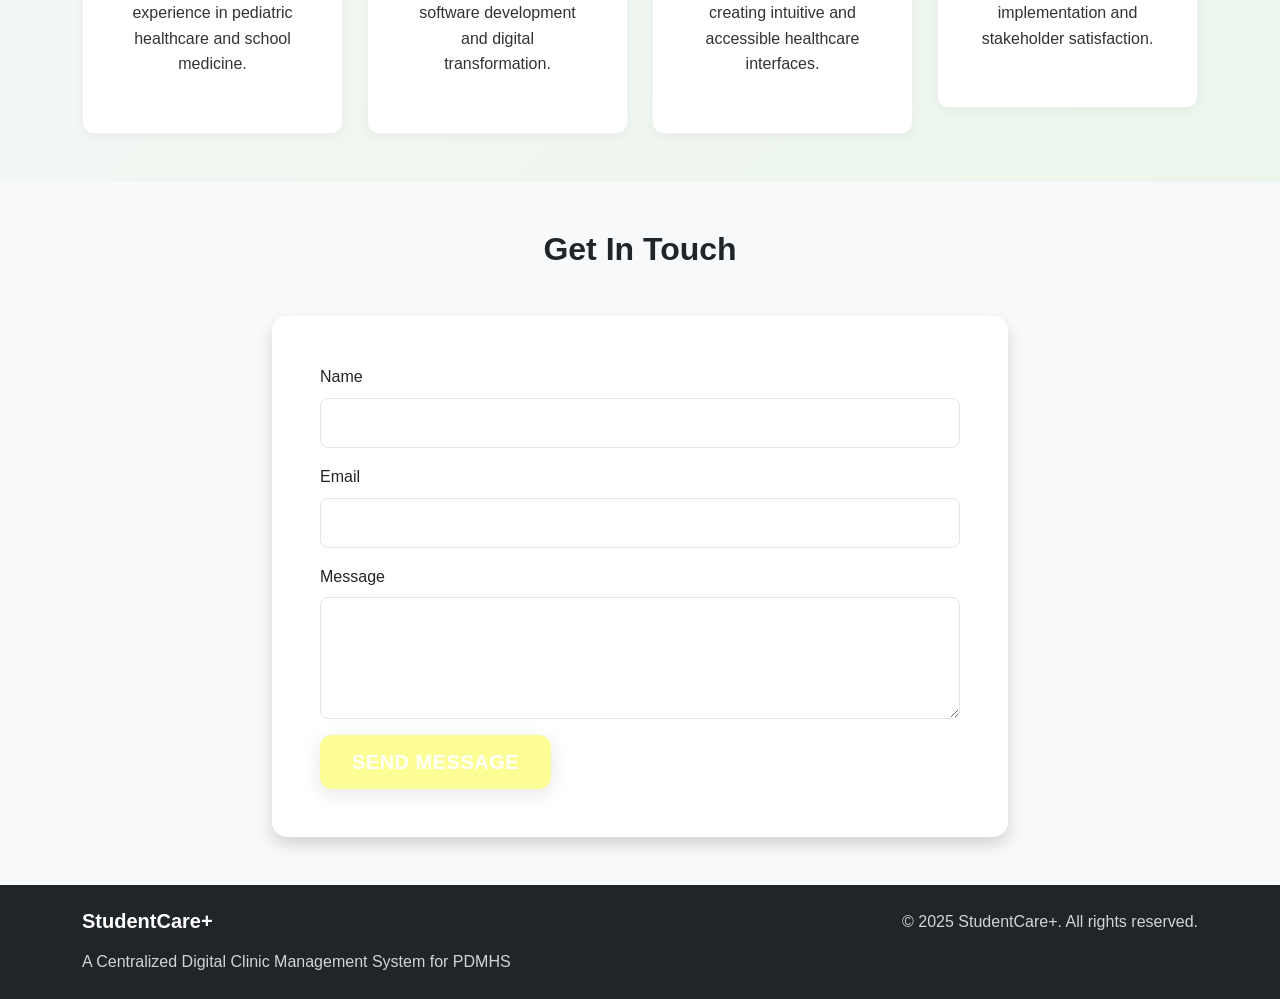
==== commit b8bcd2de: "change nav logo and hero section" ====
--- a/index.html
+++ b/index.html
@@ -12,7 +12,7 @@
     <!-- Navigation -->
     <nav class="navbar navbar-expand-lg">
         <div class="container">
-            <a class="navbar-brand" href="#"><img src="pdmhs.jpg" alt="PDMHS Logo" class="navbar-logo"> StudentCare+</a>
+            <a class="navbar-brand" href="#"><img src="main.jpg" alt="PDMHS Logo" class="navbar-logo"> StudentCare+</a>
             <button class="navbar-toggler" type="button" data-bs-toggle="collapse" data-bs-target="#navbarNav">
                 <span class="navbar-toggler-icon"></span>
             </button>
@@ -38,7 +38,7 @@
     </nav>
 
     <!-- Hero Section with Background Image -->
-    <header id="home" class="hero-section" style="background: linear-gradient(rgba(0, 0, 0, 0.7), rgba(0, 0, 0, 0.7)), url('1.jpg') no-repeat center center/cover; min-height: 80vh; display: flex; align-items: center; color: white;">
+    <header id="home" class="hero-section" style="background: linear-gradient(rgba(0, 0, 0, 0.7), rgba(0, 0, 0, 0.7)), url('2.jpg') no-repeat center center/cover; min-height: 80vh; display: flex; align-items: center; color: white;">
         <div class="container">
             <div class="row">
                 <div class="col-lg-8">
--- a/styles.css
+++ b/styles.css
@@ -1,8 +1,8 @@
-/* Global Styles */
+
 :root {
-    --primary-color: #fdfd96; /* Pastel Yellow */
-    --secondary-color: #e8f5e8; /* Very Light Green */
-    --accent-color: #81c784; /* Soft Green */
+    --primary-color: #fdfd96; 
+    --secondary-color: #e8f5e8; 
+    --accent-color: #81c784; 
     --light-color: #f8f9fa;
     --dark-color: #212529;
     --success-color: #81c784;
@@ -20,7 +20,7 @@
 }
 
 body {
-    font-family: 'Inter', 'Segoe UI', Tahoma, Geneva, Verdana, sans-serif;
+    font-family: 'Poppins', 'Segoe UI', Tahoma, Geneva, Verdana, sans-serif;
     line-height: 1.6;
     color: #333;
     overflow-x: hidden;
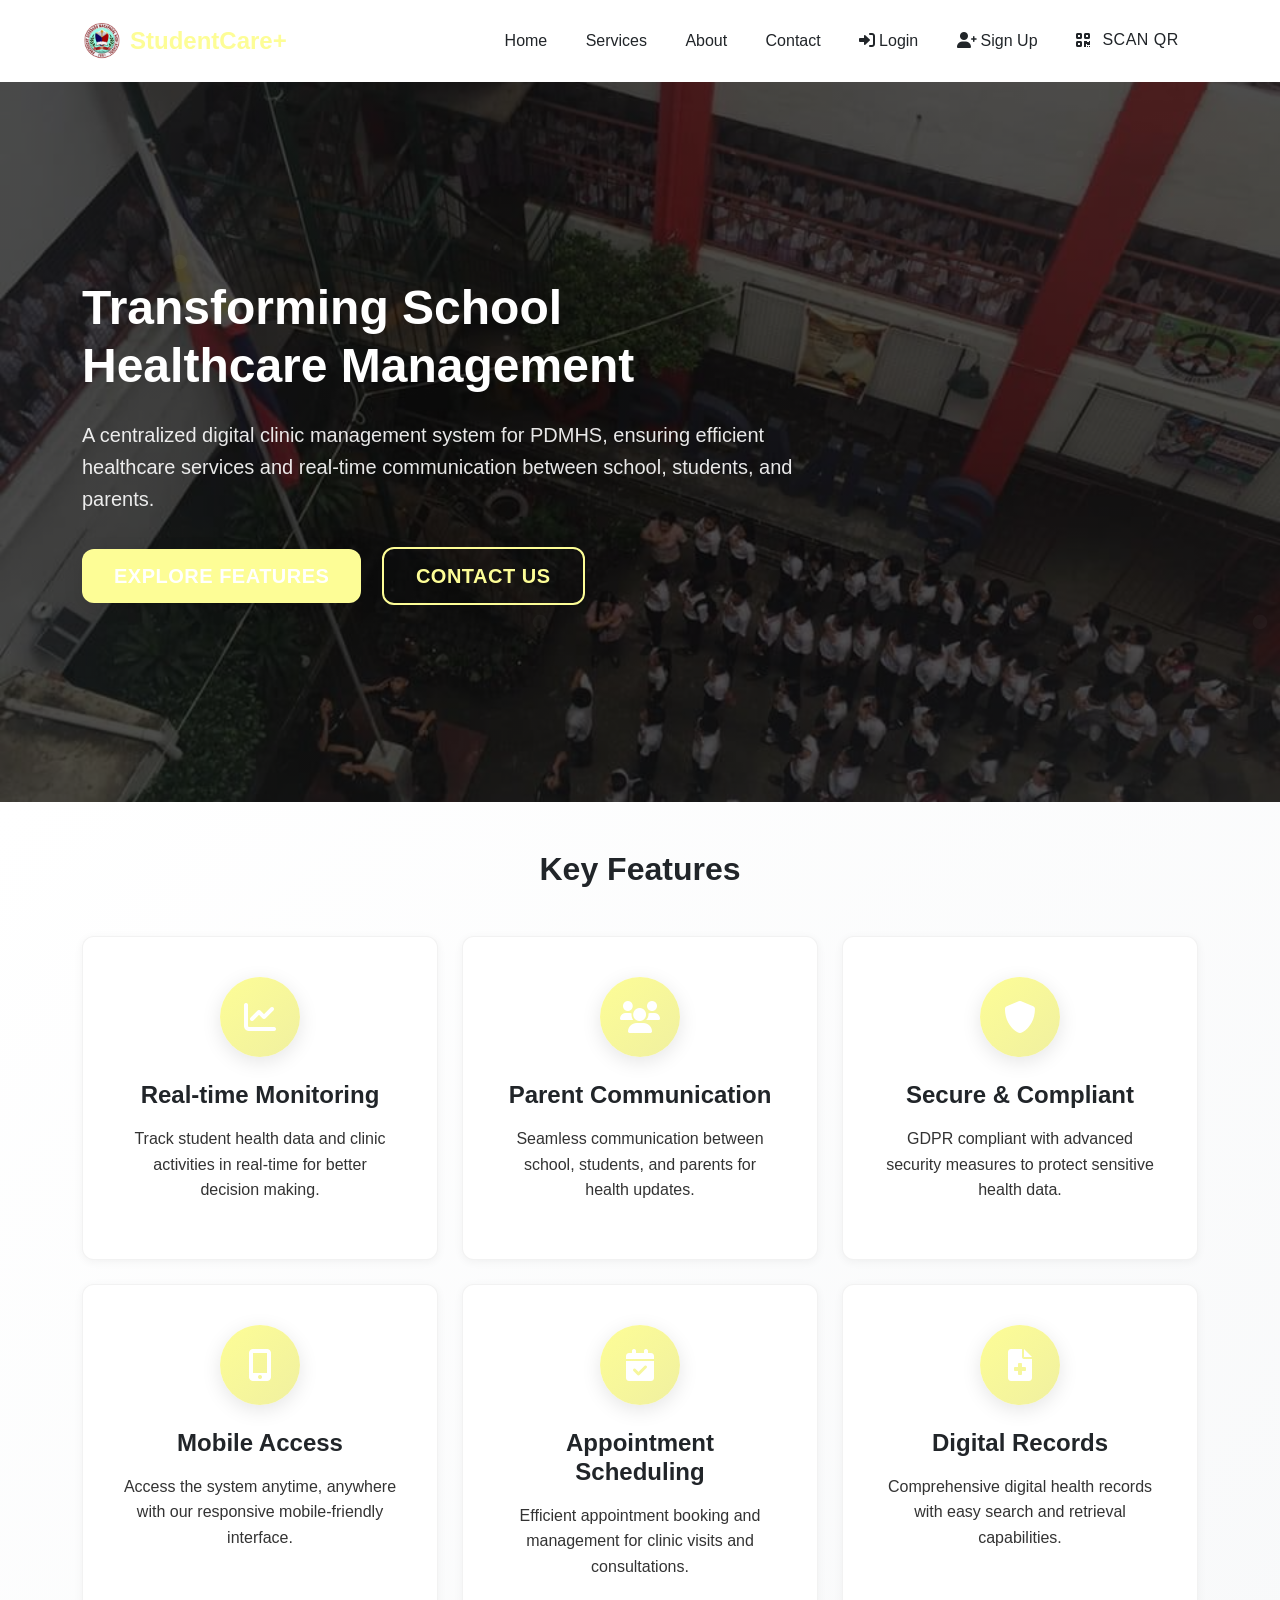
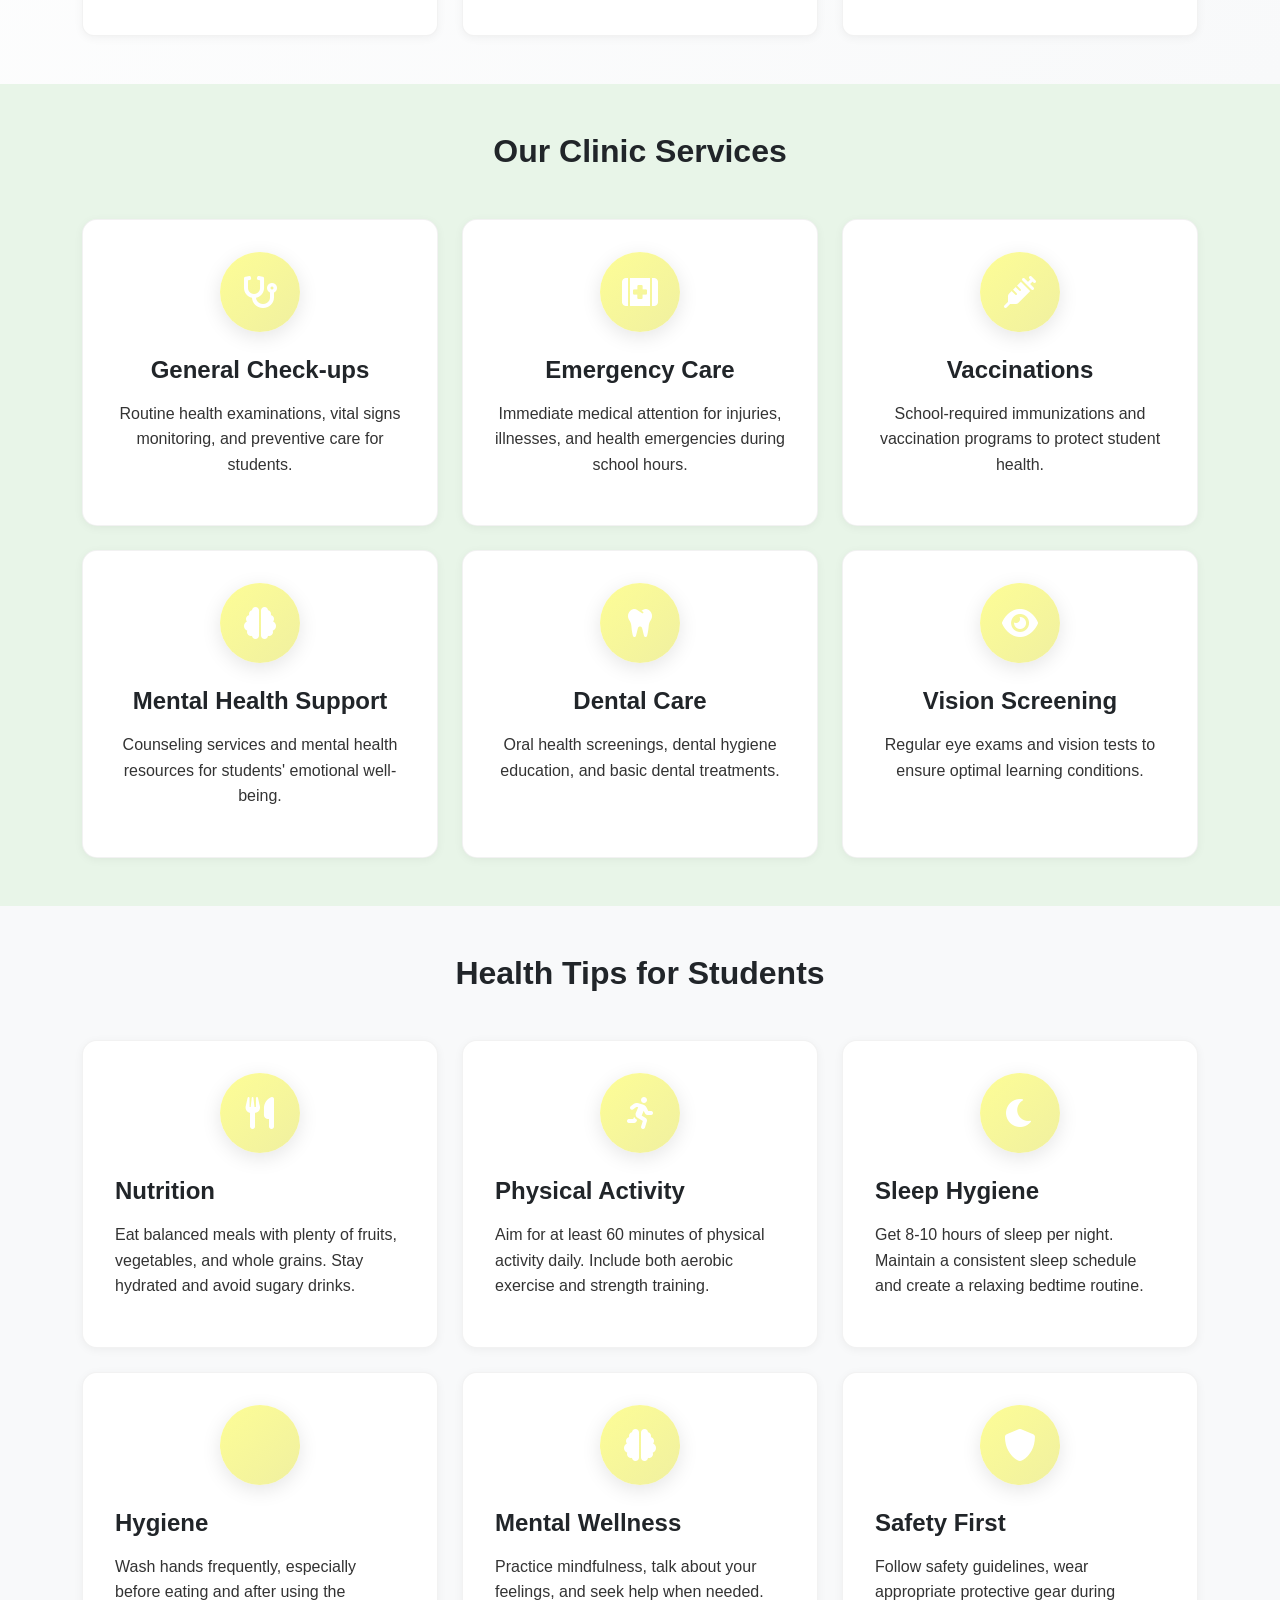
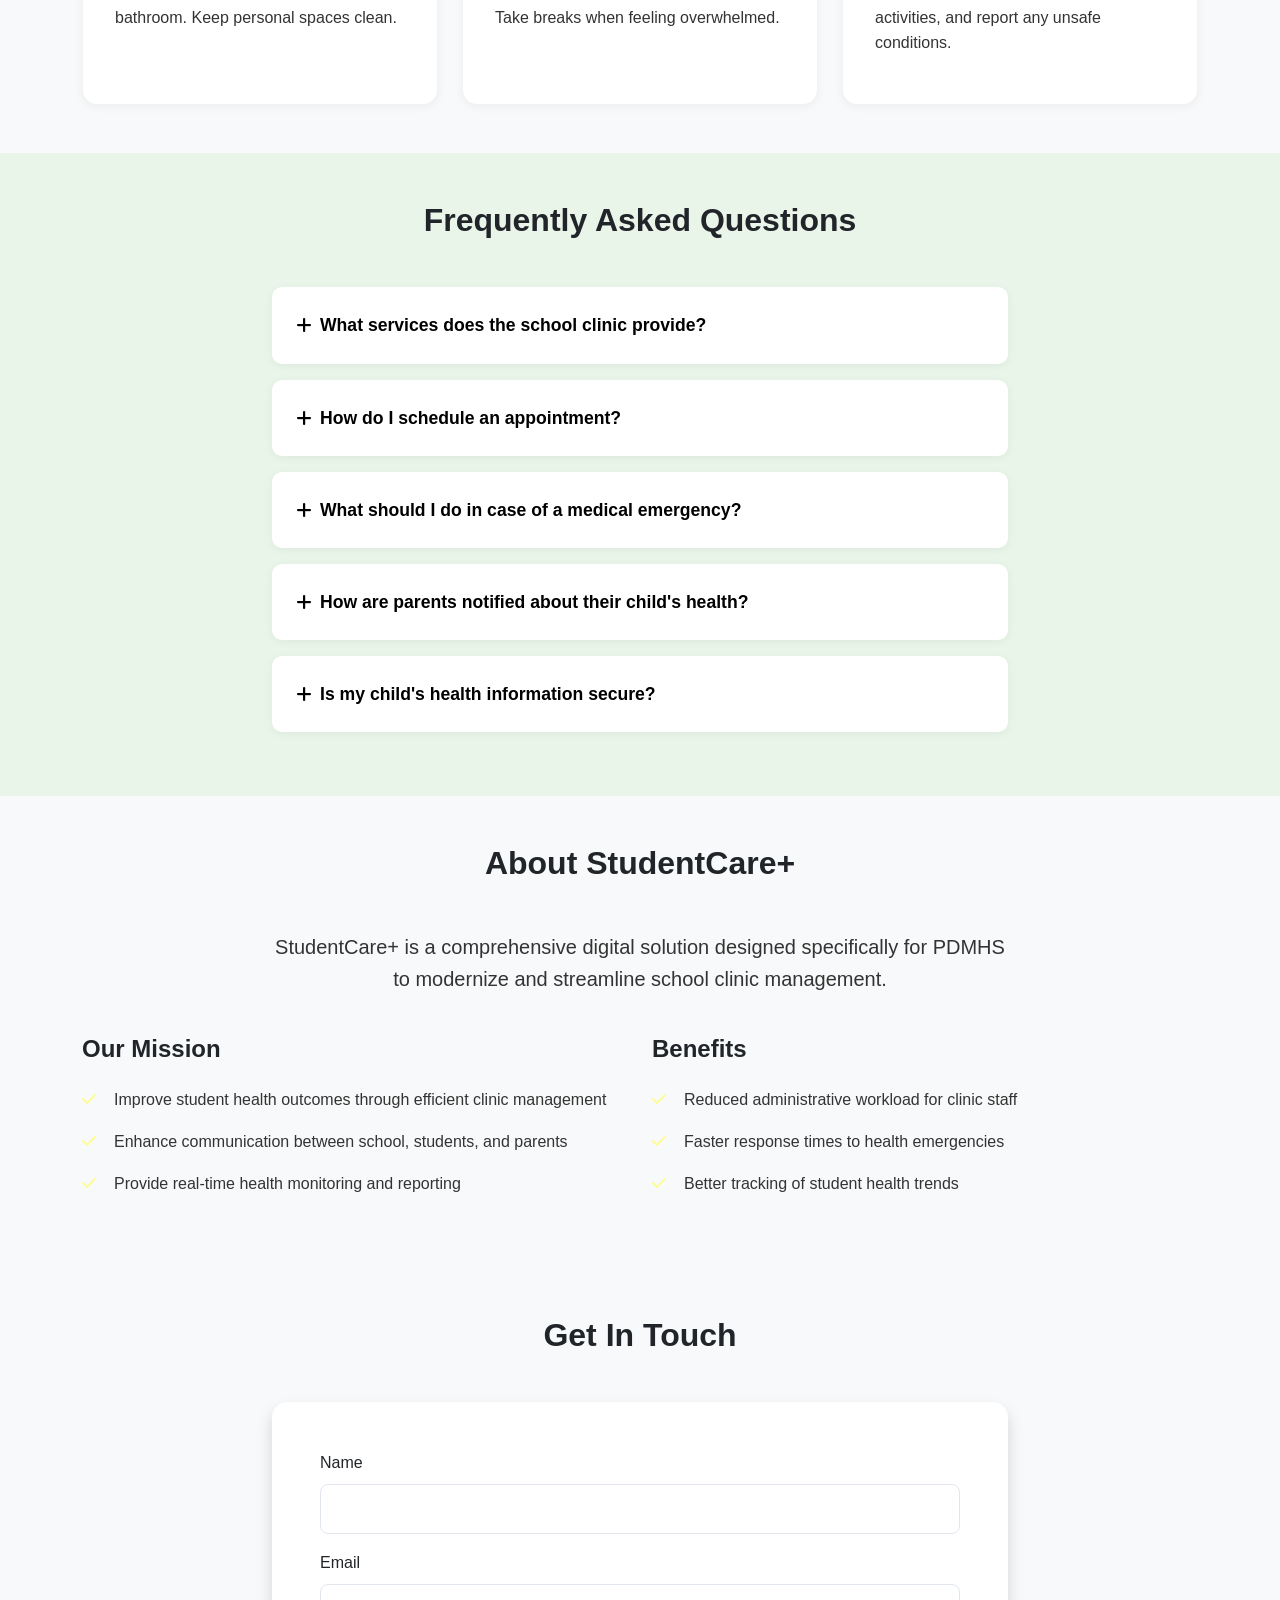
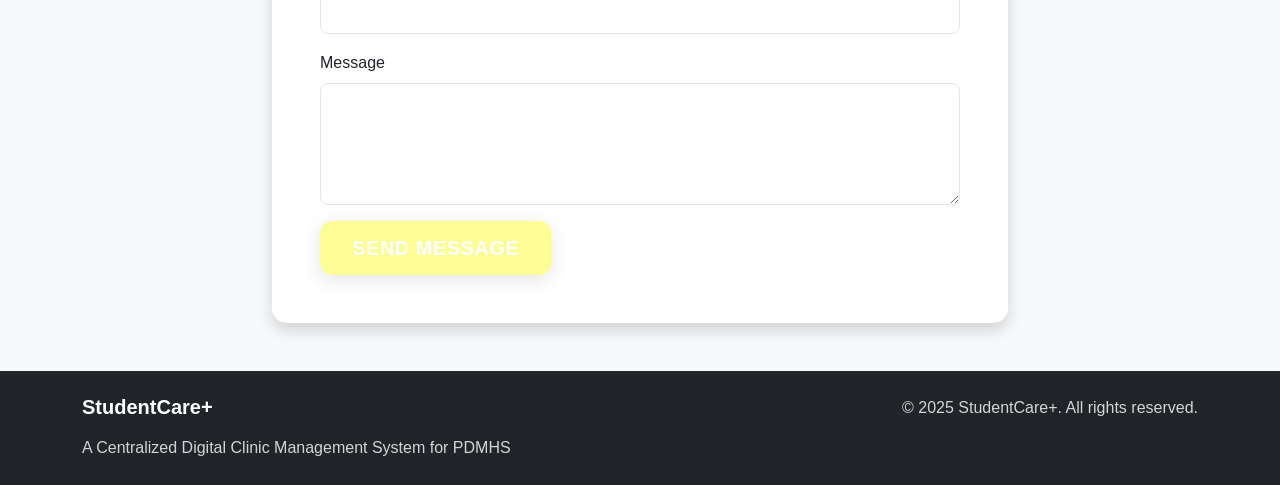
==== commit 56afbba1: "Add the scan qr." ====
--- a/index.html
+++ b/index.html
@@ -32,6 +32,11 @@
                             <i class="fas fa-user-plus me-1"></i>Sign Up
                         </a>
                     </li>
+                    <li class="nav-item">
+                        <button class="nav-link btn btn-link" id="qrScanBtn">
+                            <i class="fas fa-qrcode me-1"></i>Scan QR
+                        </button>
+                    </li>
                 </ul>
             </div>
         </div>
@@ -321,55 +326,6 @@
                             <li>Faster response times to health emergencies</li>
                             <li>Better tracking of student health trends</li>
                         </ul>
-                    </div>
-                </div>
-            </div>
-        </div>
-    </section>
-
-    <!-- Team Section -->
-    <section id="team" class="py-5">
-        <div class="container">
-            <h2 class="text-center mb-5">Our Team</h2>
-            <div class="row g-4 justify-content-center">
-                <div class="col-lg-3 col-md-6">
-                    <div class="team-card text-center">
-                        <div class="team-img mx-auto mb-3">
-                            <img src="https://via.placeholder.com/150x150/0d6efd/ffffff?text=Dr.+Smith" alt="Dr. Smith" class="rounded-circle">
-                        </div>
-                        <h5>Dr. Emily Smith</h5>
-                        <p class="text-muted">Chief Medical Officer</p>
-                        <p>Over 15 years of experience in pediatric healthcare and school medicine.</p>
-                    </div>
-                </div>
-                <div class="col-lg-3 col-md-6">
-                    <div class="team-card text-center">
-                        <div class="team-img mx-auto mb-3">
-                            <img src="https://via.placeholder.com/150x150/6c757d/ffffff?text=John+Doe" alt="John Doe" class="rounded-circle">
-                        </div>
-                        <h5>John Doe</h5>
-                        <p class="text-muted">Lead Developer</p>
-                        <p>Expert in healthcare software development and digital transformation.</p>
-                    </div>
-                </div>
-                <div class="col-lg-3 col-md-6">
-                    <div class="team-card text-center">
-                        <div class="team-img mx-auto mb-3">
-                            <img src="https://via.placeholder.com/150x150/198754/ffffff?text=Jane+Roe" alt="Jane Roe" class="rounded-circle">
-                        </div>
-                        <h5>Jane Roe</h5>
-                        <p class="text-muted">UX/UI Designer</p>
-                        <p>Passionate about creating intuitive and accessible healthcare interfaces.</p>
-                    </div>
-                </div>
-                <div class="col-lg-3 col-md-6">
-                    <div class="team-card text-center">
-                        <div class="team-img mx-auto mb-3">
-                            <img src="https://via.placeholder.com/150x150/dc3545/ffffff?text=Mike+Johnson" alt="Mike Johnson" class="rounded-circle">
-                        </div>
-                        <h5>Mike Johnson</h5>
-                        <p class="text-muted">Project Manager</p>
-                        <p>Ensures smooth implementation and stakeholder satisfaction.</p>
                     </div>
                 </div>
             </div>
--- a/styles.css
+++ b/styles.css
@@ -118,6 +118,22 @@
     transform: translateY(-1px);
 }
 
+#qrScanBtn {
+    border: none;
+    background: none;
+    padding: 0.5rem 1rem;
+    border-radius: 50px;
+    margin: 0 0.2rem;
+    color: var(--dark-color) !important;
+    transition: var(--transition);
+}
+
+#qrScanBtn:hover {
+    background-color: var(--secondary-color);
+    color: var(--accent-color) !important;
+    transform: translateY(-1px);
+}
+
 /* Hero Section */
 .hero-section {
     padding: 6rem 0;
